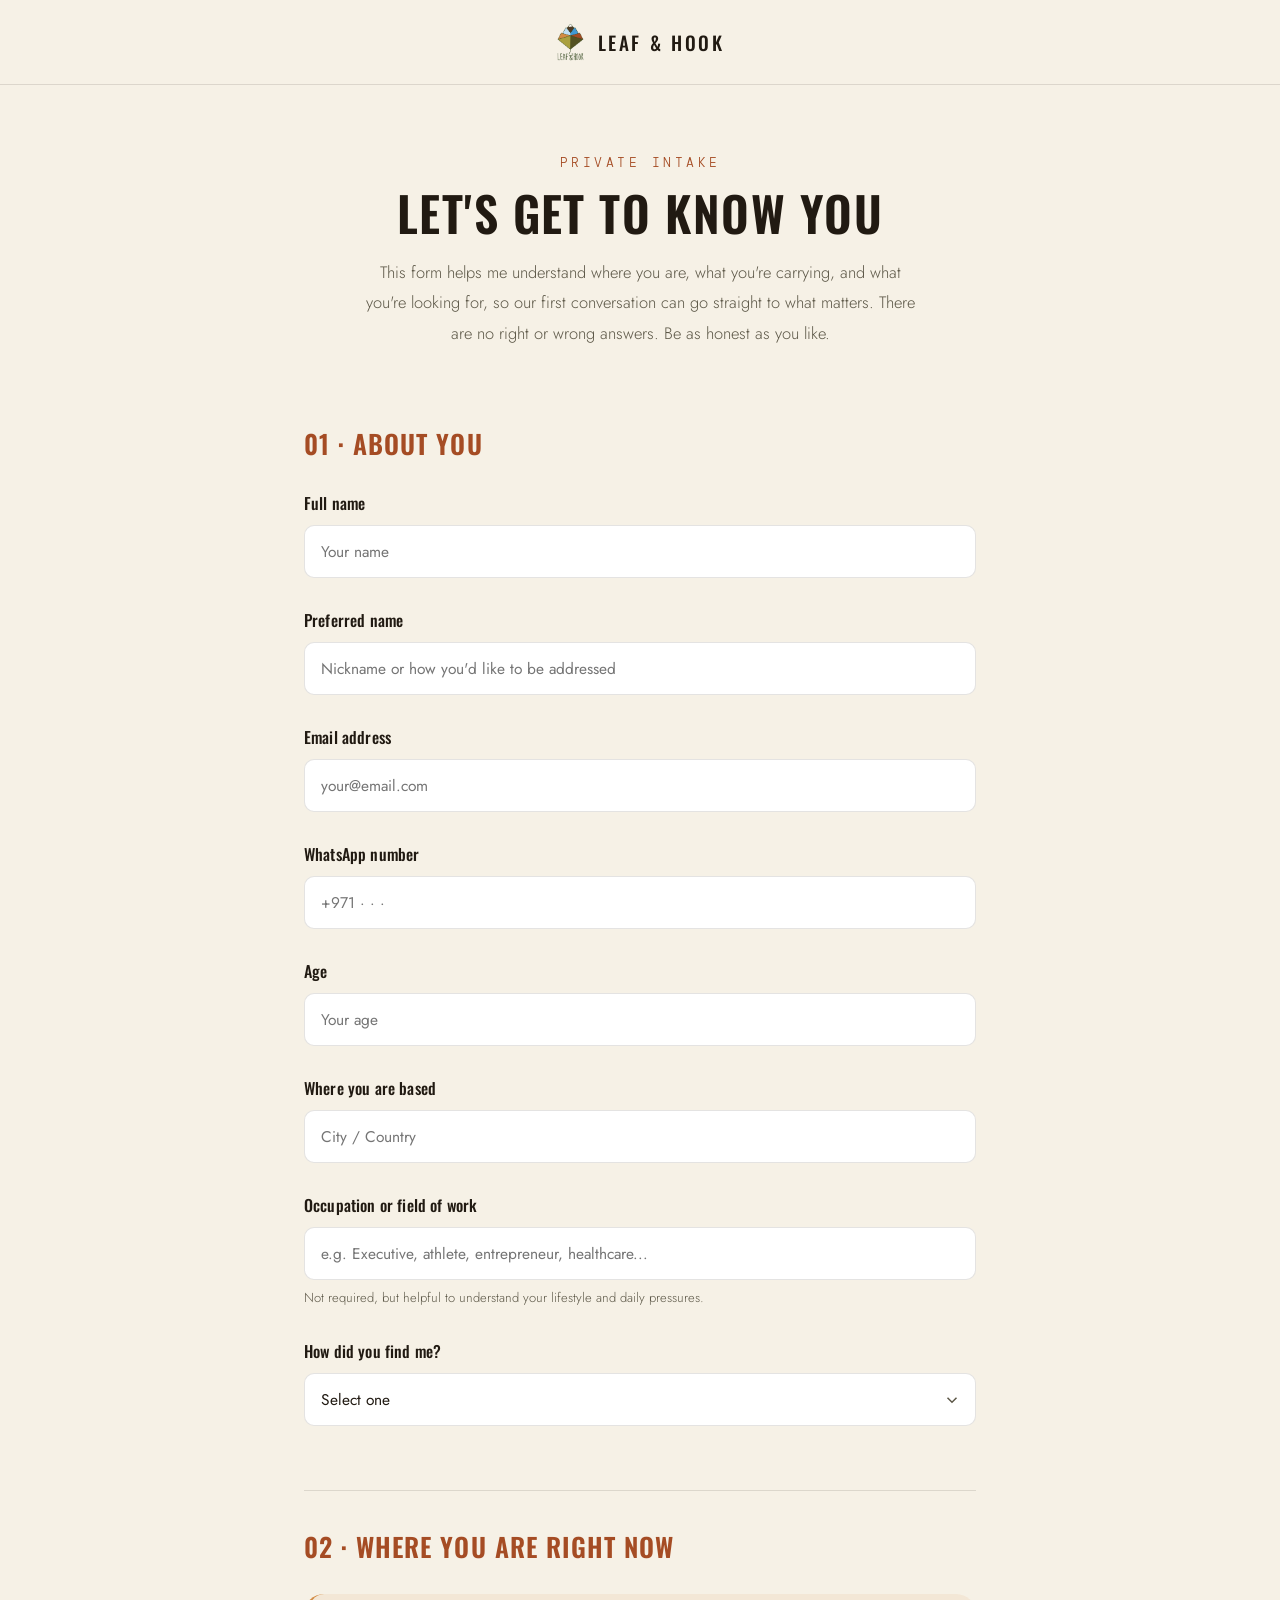
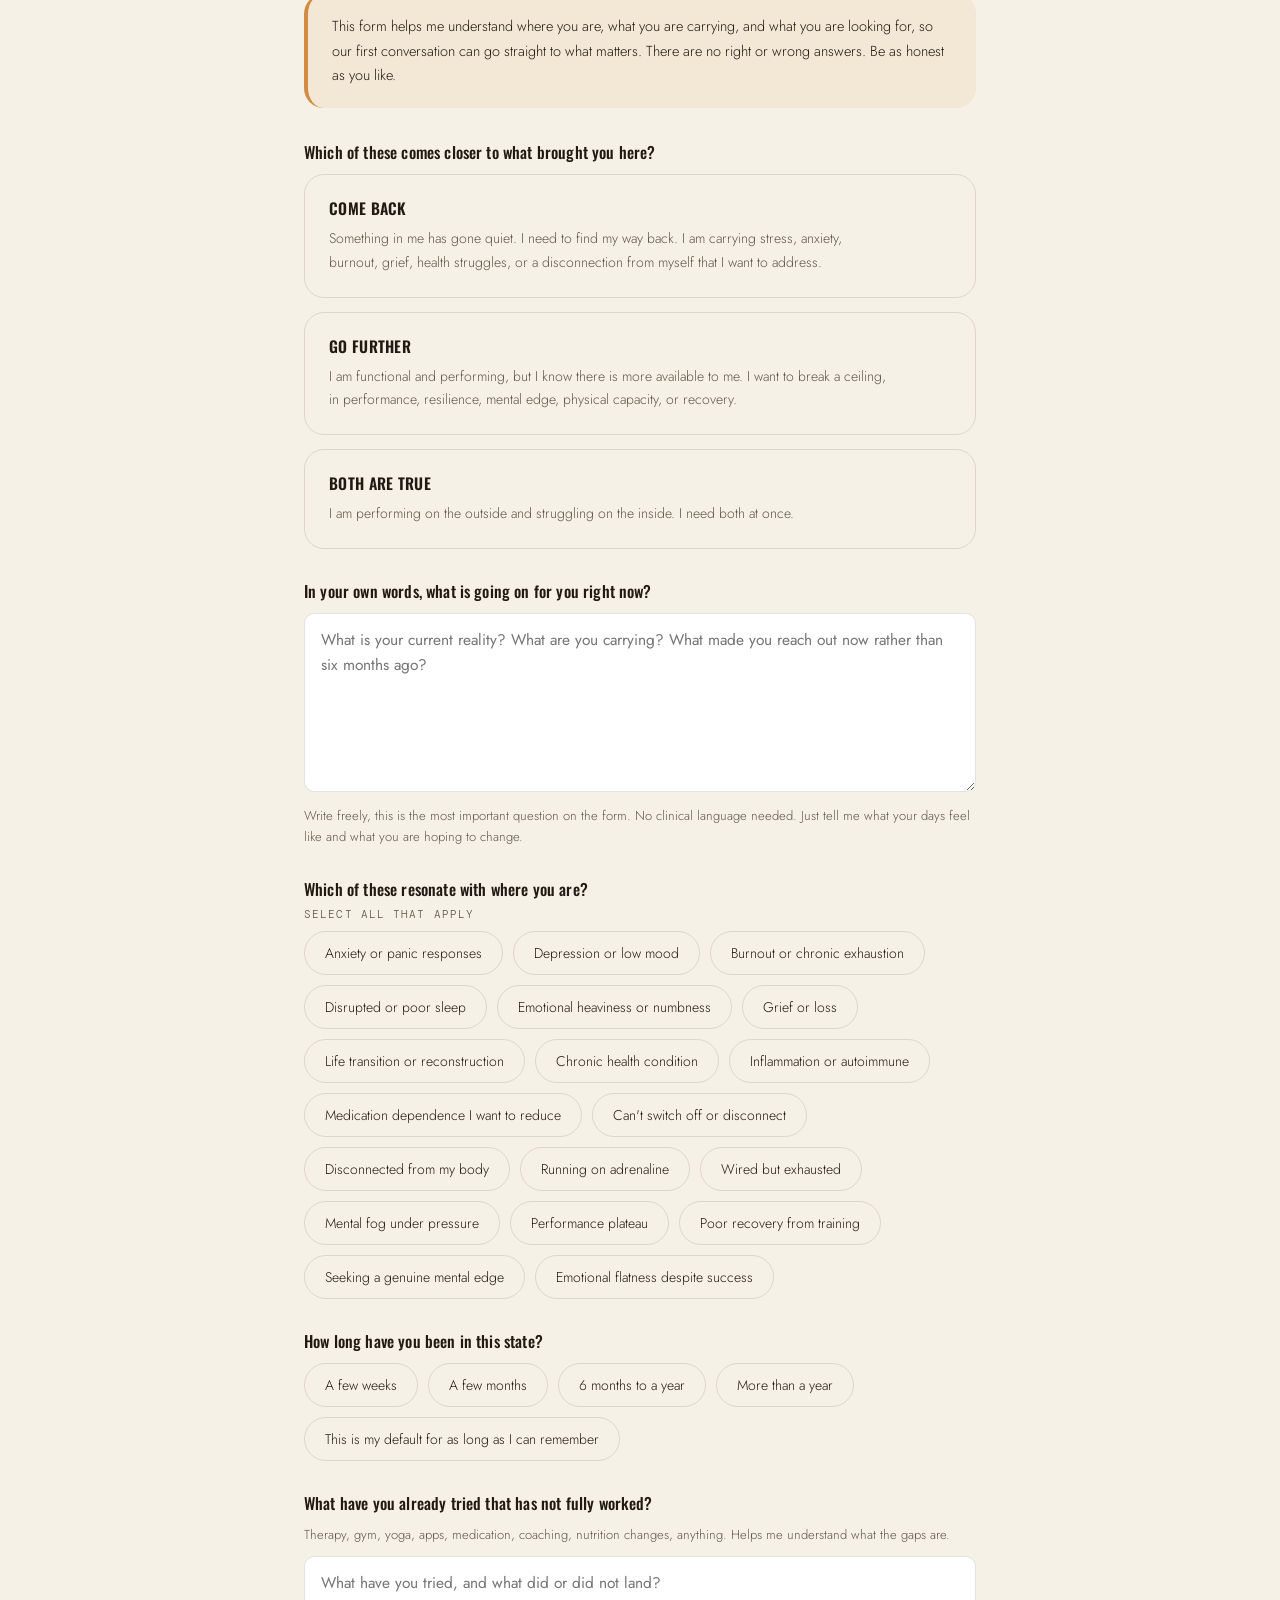
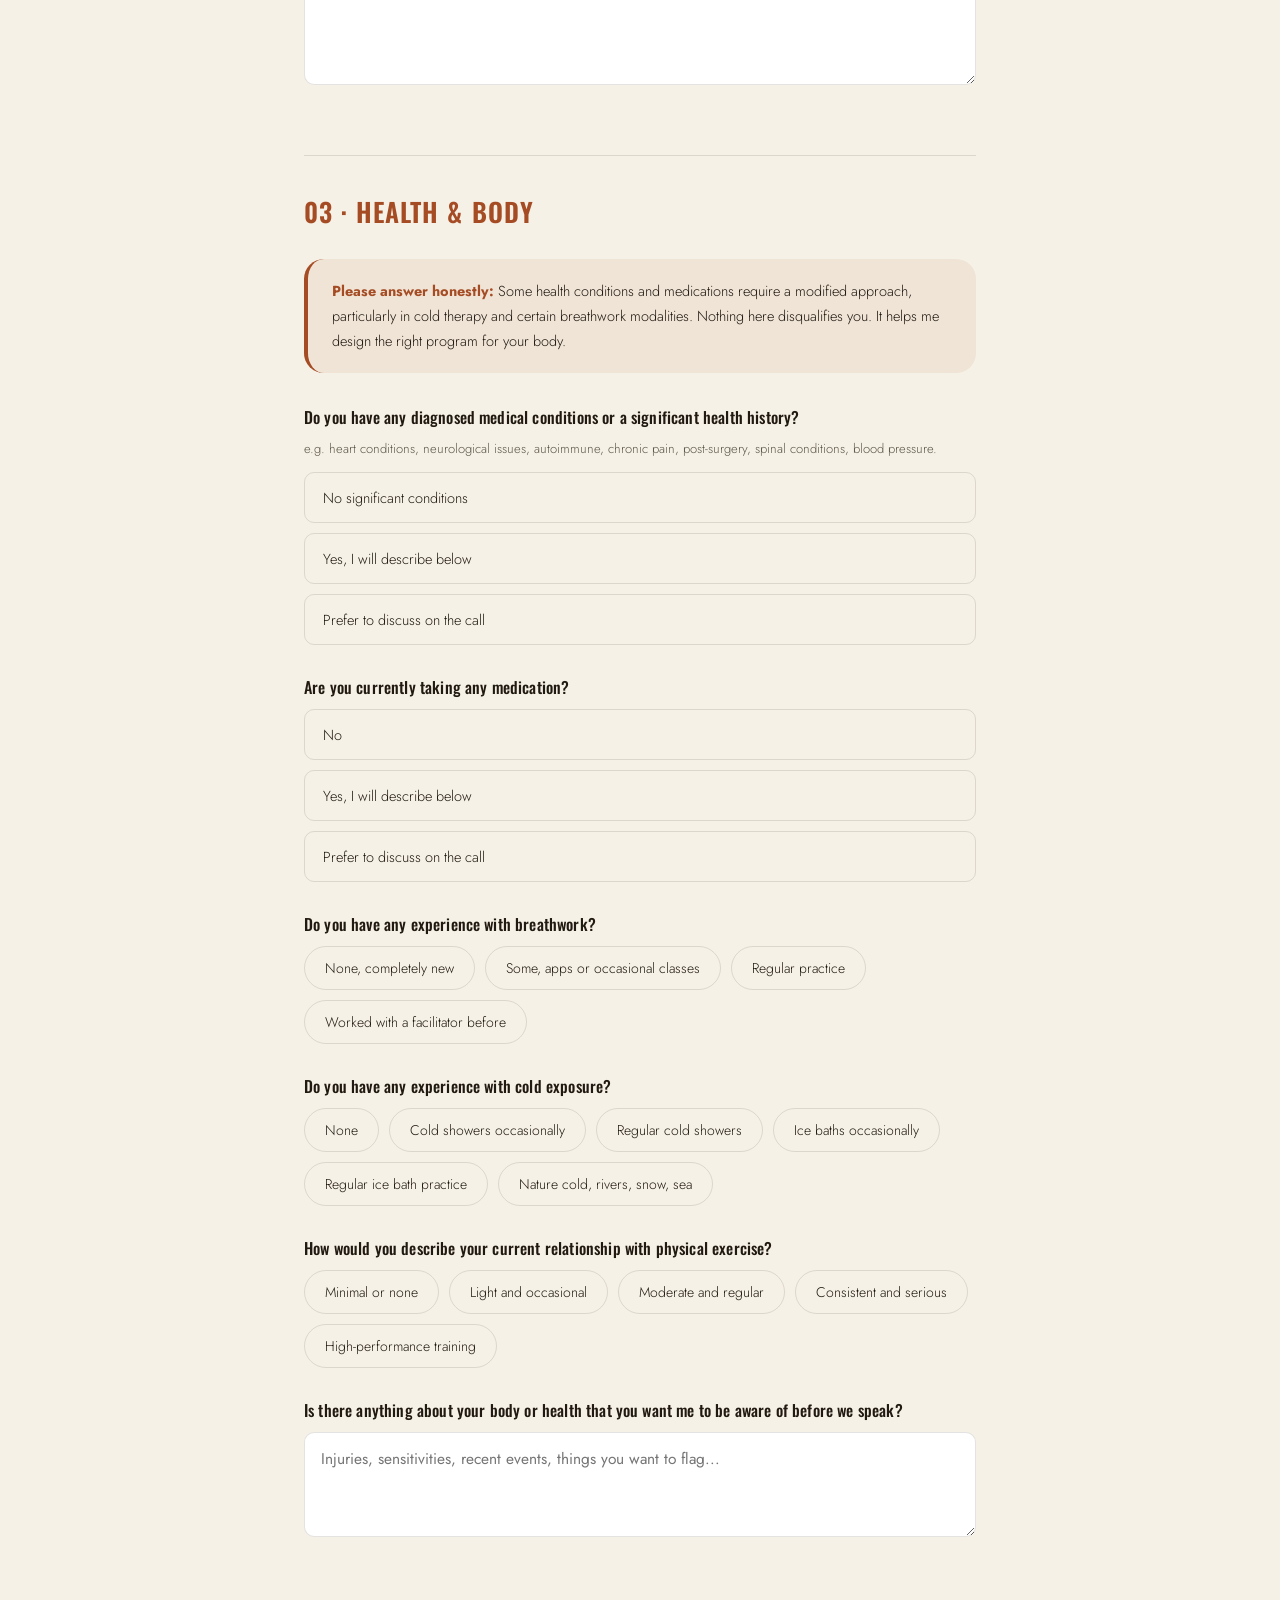
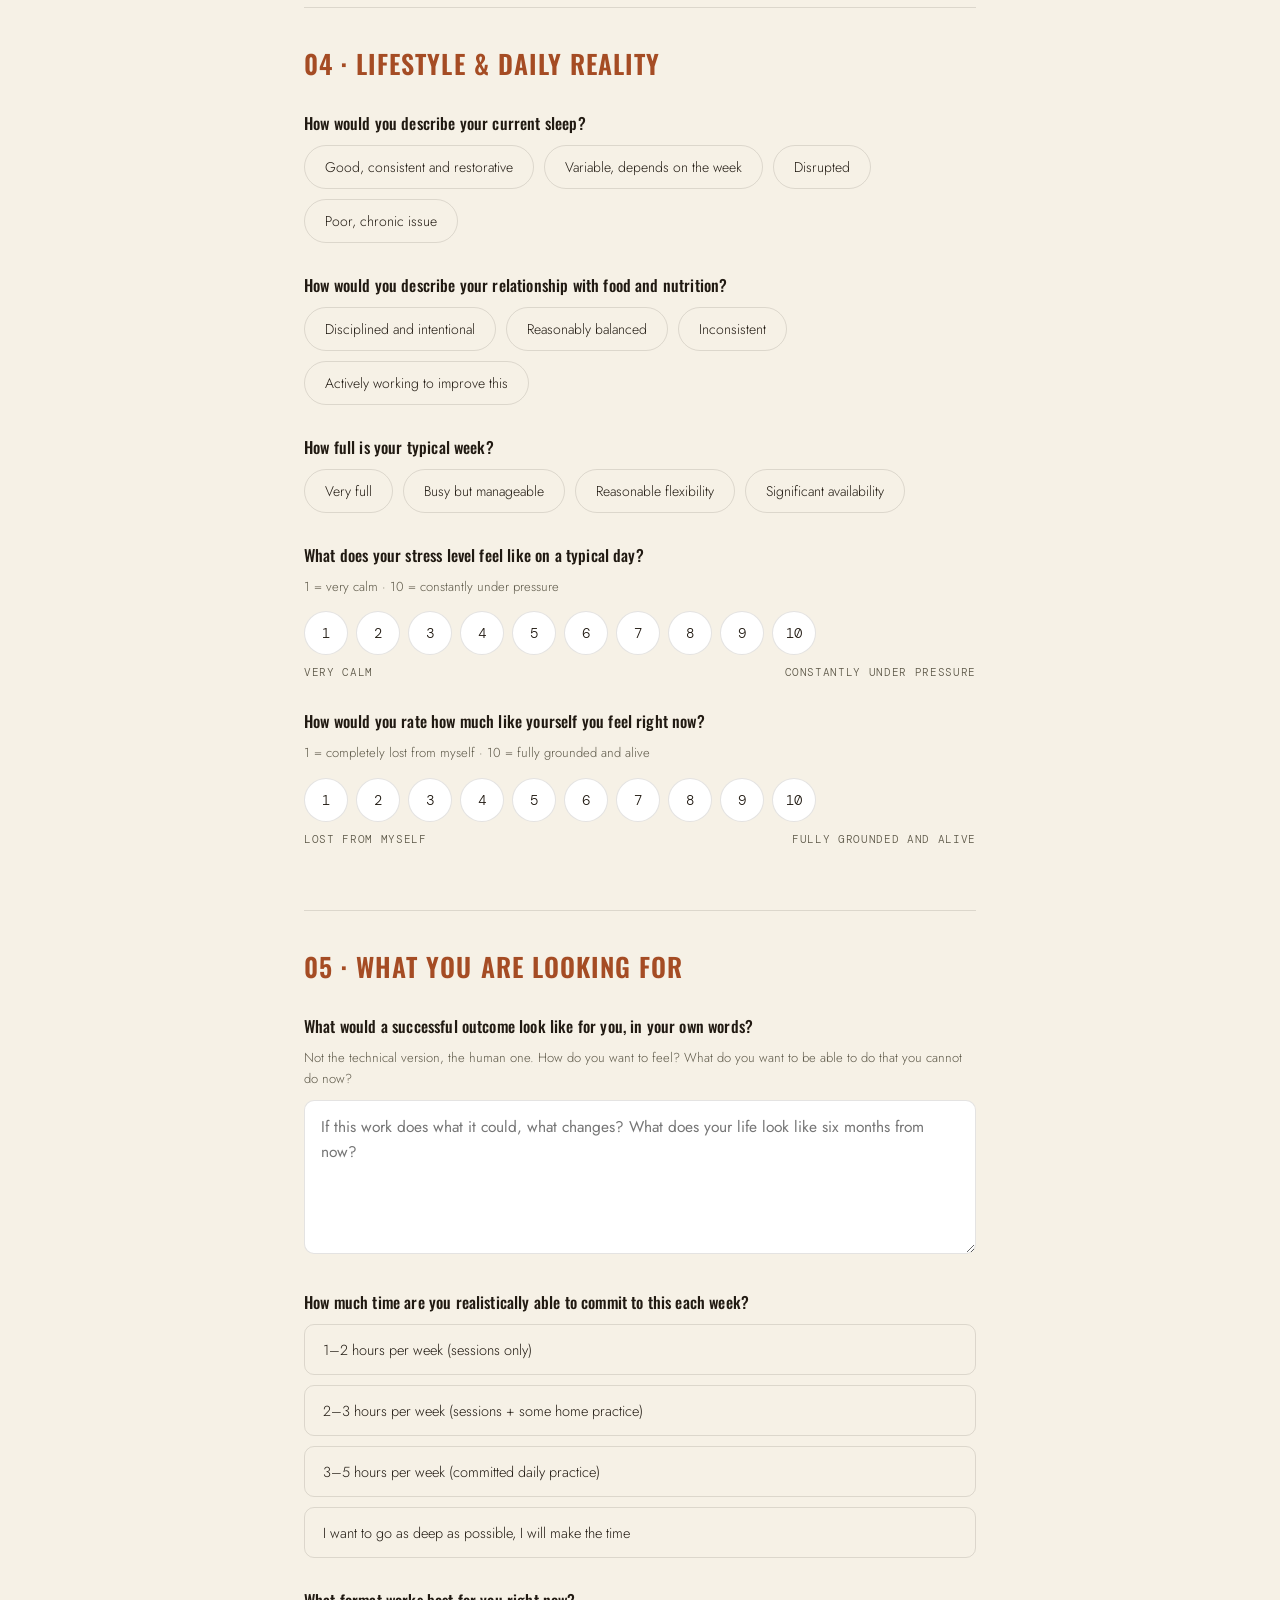
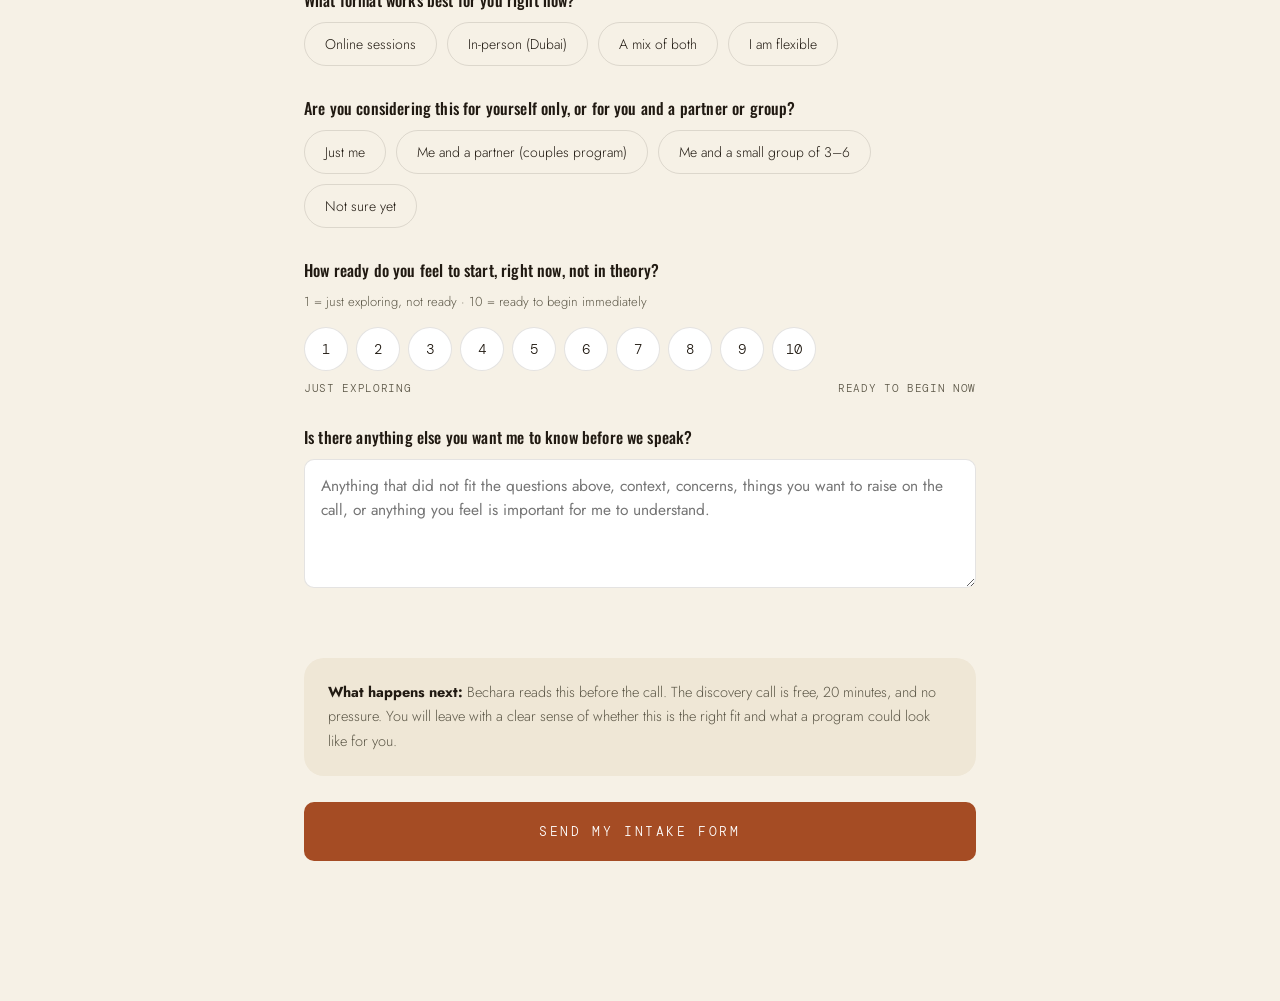
==== client-intake.html @ d1bb0e93 "Add private client intake form (unlisted, Formspree-connected)" ====
<!DOCTYPE html>
<html lang="en">
<head>
<meta charset="UTF-8">
<meta name="viewport" content="width=device-width, initial-scale=1.0">
<title>Client Intake | Leaf &amp; Hook</title>
<meta name="description" content="Private client intake form for Leaf & Hook.">
<meta name="robots" content="noindex, nofollow">
<link rel="icon" type="image/png" href="favicon.png">
<link rel="apple-touch-icon" href="favicon.png">
<link rel="stylesheet" href="styles.css">
<style>
 body{background:var(--cream)}
 .intake-header{padding:70px 24px 40px;text-align:center;max-width:720px;margin:0 auto}
 .intake-header .eyebrow{margin-bottom:16px}
 .intake-header .disp{font-size:clamp(30px,4.4vw,48px);margin-bottom:18px}
 .intake-header p{margin:0 auto;font-size:16.5px}

 .form-shell{max-width:720px;margin:0 auto;padding:0 24px 140px}
 .form-section{margin-bottom:64px;padding-top:36px;border-top:1px solid var(--rule)}
 .form-section:first-of-type{border-top:none}
 .section-label{font-family:'Oswald',sans-serif;text-transform:uppercase;font-weight:600;letter-spacing:.04em;font-size:clamp(20px,2.6vw,26px);color:var(--rust);margin-bottom:28px;display:block}

 .info-box{background:rgba(211,139,67,.1);border-left:4px solid var(--orange);padding:20px 24px;border-radius:var(--radius-md);font-size:14.5px;color:var(--ink);margin-bottom:32px;line-height:1.7}
 .alert-box{background:rgba(165,76,36,.08);border-left:4px solid var(--rust);padding:20px 24px;border-radius:var(--radius-md);font-size:14.5px;color:var(--ink);margin-bottom:32px;line-height:1.7}
 .alert-box strong{color:var(--rust)}

 .q-field{margin-bottom:30px}
 .field-label{display:block;font-family:'Oswald',sans-serif;font-weight:500;font-size:16px;color:var(--ink);margin-bottom:10px;letter-spacing:.01em}
 .field-sub{display:block;font-family:'DM Mono',monospace;font-size:11px;letter-spacing:.1em;text-transform:uppercase;color:var(--slate);margin:-4px 0 10px}
 .helper{display:block;font-size:13px;color:var(--slate);margin-top:8px;line-height:1.6}

 input[type=text],input[type=email],input[type=tel],textarea,select{
   width:100%;padding:14px 16px;border:1px solid var(--rule);border-radius:var(--radius-sm);
   font-family:'Jost',sans-serif;font-size:15.5px;color:var(--ink);background:#fff;
 }
 textarea{resize:vertical;line-height:1.6}
 select{appearance:none;-webkit-appearance:none;background-image:url("data:image/svg+xml,%3Csvg xmlns='http://www.w3.org/2000/svg' viewBox='0 0 24 24' fill='none' stroke='%235c5747' stroke-width='2'%3E%3Cpolyline points='6 9 12 15 18 9'/%3E%3C/svg%3E");background-repeat:no-repeat;background-position:right 14px center;background-size:18px;cursor:pointer}
 input:focus,textarea:focus,select:focus{outline:none;border-color:var(--rust)}

 .pill-group{display:flex;flex-wrap:wrap;gap:10px}
 .pill-option{position:relative;border:1px solid var(--rule);border-radius:999px;padding:11px 20px;font-size:14px;color:var(--ink);cursor:pointer;transition:background .2s ease,border-color .2s ease,color .2s ease}
 .pill-option input{position:absolute;opacity:0;width:1px;height:1px}
 .pill-option:hover{border-color:var(--rust)}
 .pill-option:has(input:checked){background:var(--rust);border-color:var(--rust);color:#fff}

 .stack-group{display:flex;flex-direction:column;gap:10px}
 .stack-option{position:relative;border:1px solid var(--rule);border-radius:var(--radius-sm);padding:14px 18px;font-size:14.5px;color:var(--ink);cursor:pointer;transition:border-color .2s ease,background .2s ease}
 .stack-option input{position:absolute;opacity:0;width:1px;height:1px}
 .stack-option:hover{border-color:var(--rust)}
 .stack-option:has(input:checked){border-color:var(--rust);background:rgba(165,76,36,.06)}

 .path-group{display:flex;flex-direction:column;gap:14px}
 .path-option{position:relative;border:1.5px solid var(--rule);border-radius:var(--radius-md);padding:22px 24px;cursor:pointer;transition:border-color .2s ease,background .2s ease}
 .path-option input{position:absolute;opacity:0;width:1px;height:1px}
 .path-option:hover{border-color:var(--rust)}
 .path-option:has(input:checked){border-color:var(--rust);background:rgba(165,76,36,.05)}
 .path-title{font-family:'Oswald',sans-serif;font-weight:600;text-transform:uppercase;font-size:15.5px;color:var(--ink);margin-bottom:8px;letter-spacing:.02em}
 .path-desc{font-size:14px;color:var(--slate);margin:0;line-height:1.7}

 .conditional-field{display:none;margin-top:14px}
 .conditional-field.show{display:block}

 .scale-row{display:flex;flex-wrap:wrap;gap:8px;margin-top:14px}
 .scale-btn{width:44px;height:44px;border-radius:50%;border:1px solid var(--rule);background:#fff;font-family:'DM Mono',monospace;font-size:14px;color:var(--ink);cursor:pointer;display:flex;align-items:center;justify-content:center;transition:background .2s ease,border-color .2s ease,color .2s ease}
 .scale-btn:hover{border-color:var(--rust)}
 .scale-btn.selected{background:var(--orange);border-color:var(--orange);color:#fff}
 .scale-labels{display:flex;justify-content:space-between;font-family:'DM Mono',monospace;font-size:11px;letter-spacing:.06em;text-transform:uppercase;color:var(--slate);margin-top:10px}

 .submit-note{background:var(--cream2);border-radius:var(--radius-md);padding:22px 24px;font-size:14.5px;color:var(--slate);line-height:1.7;margin-bottom:26px}
 .submit-note strong{color:var(--ink)}
 .btn-submit{width:100%;justify-content:center;padding:20px;font-size:13px}
 .submit-error{display:none;color:var(--rust);font-size:14px;margin-top:14px;text-align:center}

 #thank-you{display:none;text-align:center;padding:120px 24px;max-width:600px;margin:0 auto}
 #thank-you .disp{font-size:clamp(32px,4.4vw,48px);margin-bottom:22px}
 #thank-you p{margin:0 auto 20px;font-size:16.5px}
 #thank-you .signed{font-family:'Oswald',sans-serif;font-style:italic;font-weight:400;color:var(--rust);font-size:18px;margin-top:30px}

 @media (max-width:600px){
   .path-option,.stack-option{padding:16px 18px}
 }
</style>
</head>
<body>

<nav class="nav" id="nav" style="justify-content:center">
  <a href="#" class="brand" aria-label="Leaf and Hook" style="pointer-events:none">
    <img src="leaf-hook-logo.png" alt="Leaf & Hook logo">
    <span>Leaf &amp; Hook</span>
  </a>
</nav>

<div class="intake-header">
  <span class="eyebrow">Private Intake</span>
  <div class="disp">Let's Get To Know You</div>
  <p>This form helps me understand where you are, what you're carrying, and what you're looking for, so our first conversation can go straight to what matters. There are no right or wrong answers. Be as honest as you like.</p>
</div>

<div class="form-shell">
<form id="intake-form" action="https://formspree.io/f/xqpaaklp" method="POST">
  <input type="hidden" name="_subject" value="New Leaf & Hook Intake Form Submission">
  <input type="hidden" name="_replyto" value="Bechara@leafandhook.com">

  <!-- SECTION 01 -->
  <div class="form-section">
    <span class="section-label">01 &middot; About You</span>

    <div class="q-field">
      <label class="field-label" for="full_name">Full name</label>
      <input type="text" id="full_name" name="full_name" placeholder="Your name" required>
    </div>

    <div class="q-field">
      <label class="field-label" for="preferred_name">Preferred name</label>
      <input type="text" id="preferred_name" name="preferred_name" placeholder="Nickname or how you'd like to be addressed">
    </div>

    <div class="q-field">
      <label class="field-label" for="email">Email address</label>
      <input type="email" id="email" name="email" placeholder="your@email.com" required>
    </div>

    <div class="q-field">
      <label class="field-label" for="whatsapp">WhatsApp number</label>
      <input type="tel" id="whatsapp" name="whatsapp" placeholder="+971 &middot; &middot; &middot;" required>
    </div>

    <div class="q-field">
      <label class="field-label" for="age">Age</label>
      <input type="text" id="age" name="age" placeholder="Your age">
    </div>

    <div class="q-field">
      <label class="field-label" for="location">Where you are based</label>
      <input type="text" id="location" name="location" placeholder="City / Country">
    </div>

    <div class="q-field">
      <label class="field-label" for="occupation">Occupation or field of work</label>
      <input type="text" id="occupation" name="occupation" placeholder="e.g. Executive, athlete, entrepreneur, healthcare...">
      <span class="helper">Not required, but helpful to understand your lifestyle and daily pressures.</span>
    </div>

    <div class="q-field">
      <label class="field-label" for="how_found">How did you find me?</label>
      <select id="how_found" name="how_found">
        <option value="">Select one</option>
        <option>Prana Harmony event</option>
        <option>Breathwork or cold workshop</option>
        <option>Word of mouth / referral</option>
        <option>Instagram</option>
        <option>LinkedIn</option>
        <option>Google search</option>
        <option>Corporate or workplace</option>
        <option>Other</option>
      </select>
    </div>
  </div>

  <!-- SECTION 02 -->
  <div class="form-section">
    <span class="section-label">02 &middot; Where You Are Right Now</span>

    <div class="info-box">This form helps me understand where you are, what you are carrying, and what you are looking for, so our first conversation can go straight to what matters. There are no right or wrong answers. Be as honest as you like.</div>

    <div class="q-field">
      <label class="field-label">Which of these comes closer to what brought you here?</label>
      <div class="path-group">
        <label class="path-option">
          <input type="radio" name="path" value="Come Back" required>
          <div class="path-title">Come Back</div>
          <p class="path-desc">Something in me has gone quiet. I need to find my way back. I am carrying stress, anxiety, burnout, grief, health struggles, or a disconnection from myself that I want to address.</p>
        </label>
        <label class="path-option">
          <input type="radio" name="path" value="Go Further" required>
          <div class="path-title">Go Further</div>
          <p class="path-desc">I am functional and performing, but I know there is more available to me. I want to break a ceiling, in performance, resilience, mental edge, physical capacity, or recovery.</p>
        </label>
        <label class="path-option">
          <input type="radio" name="path" value="Both are true" required>
          <div class="path-title">Both Are True</div>
          <p class="path-desc">I am performing on the outside and struggling on the inside. I need both at once.</p>
        </label>
      </div>
    </div>

    <div class="q-field">
      <label class="field-label" for="current_reality">In your own words, what is going on for you right now?</label>
      <textarea id="current_reality" name="current_reality" rows="6" placeholder="What is your current reality? What are you carrying? What made you reach out now rather than six months ago?" required></textarea>
      <span class="helper">Write freely, this is the most important question on the form. No clinical language needed. Just tell me what your days feel like and what you are hoping to change.</span>
    </div>

    <div class="q-field">
      <label class="field-label">Which of these resonate with where you are?</label>
      <span class="field-sub">Select all that apply</span>
      <div class="pill-group">
        <label class="pill-option"><input type="checkbox" name="resonance_signals" value="Anxiety or panic responses"><span>Anxiety or panic responses</span></label>
        <label class="pill-option"><input type="checkbox" name="resonance_signals" value="Depression or low mood"><span>Depression or low mood</span></label>
        <label class="pill-option"><input type="checkbox" name="resonance_signals" value="Burnout or chronic exhaustion"><span>Burnout or chronic exhaustion</span></label>
        <label class="pill-option"><input type="checkbox" name="resonance_signals" value="Disrupted or poor sleep"><span>Disrupted or poor sleep</span></label>
        <label class="pill-option"><input type="checkbox" name="resonance_signals" value="Emotional heaviness or numbness"><span>Emotional heaviness or numbness</span></label>
        <label class="pill-option"><input type="checkbox" name="resonance_signals" value="Grief or loss"><span>Grief or loss</span></label>
        <label class="pill-option"><input type="checkbox" name="resonance_signals" value="Life transition or reconstruction"><span>Life transition or reconstruction</span></label>
        <label class="pill-option"><input type="checkbox" name="resonance_signals" value="Chronic health condition"><span>Chronic health condition</span></label>
        <label class="pill-option"><input type="checkbox" name="resonance_signals" value="Inflammation or autoimmune"><span>Inflammation or autoimmune</span></label>
        <label class="pill-option"><input type="checkbox" name="resonance_signals" value="Medication dependence I want to reduce"><span>Medication dependence I want to reduce</span></label>
        <label class="pill-option"><input type="checkbox" name="resonance_signals" value="Can't switch off or disconnect"><span>Can't switch off or disconnect</span></label>
        <label class="pill-option"><input type="checkbox" name="resonance_signals" value="Disconnected from my body"><span>Disconnected from my body</span></label>
        <label class="pill-option"><input type="checkbox" name="resonance_signals" value="Running on adrenaline"><span>Running on adrenaline</span></label>
        <label class="pill-option"><input type="checkbox" name="resonance_signals" value="Wired but exhausted"><span>Wired but exhausted</span></label>
        <label class="pill-option"><input type="checkbox" name="resonance_signals" value="Mental fog under pressure"><span>Mental fog under pressure</span></label>
        <label class="pill-option"><input type="checkbox" name="resonance_signals" value="Performance plateau"><span>Performance plateau</span></label>
        <label class="pill-option"><input type="checkbox" name="resonance_signals" value="Poor recovery from training"><span>Poor recovery from training</span></label>
        <label class="pill-option"><input type="checkbox" name="resonance_signals" value="Seeking a genuine mental edge"><span>Seeking a genuine mental edge</span></label>
        <label class="pill-option"><input type="checkbox" name="resonance_signals" value="Emotional flatness despite success"><span>Emotional flatness despite success</span></label>
      </div>
    </div>

    <div class="q-field">
      <label class="field-label">How long have you been in this state?</label>
      <div class="pill-group">
        <label class="pill-option"><input type="radio" name="duration" value="A few weeks"><span>A few weeks</span></label>
        <label class="pill-option"><input type="radio" name="duration" value="A few months"><span>A few months</span></label>
        <label class="pill-option"><input type="radio" name="duration" value="6 months to a year"><span>6 months to a year</span></label>
        <label class="pill-option"><input type="radio" name="duration" value="More than a year"><span>More than a year</span></label>
        <label class="pill-option"><input type="radio" name="duration" value="This is my default for as long as I can remember"><span>This is my default for as long as I can remember</span></label>
      </div>
    </div>

    <div class="q-field">
      <label class="field-label" for="what_tried">What have you already tried that has not fully worked?</label>
      <span class="helper">Therapy, gym, yoga, apps, medication, coaching, nutrition changes, anything. Helps me understand what the gaps are.</span>
      <textarea id="what_tried" name="what_tried" rows="4" placeholder="What have you tried, and what did or did not land?" style="margin-top:10px"></textarea>
    </div>
  </div>

  <!-- SECTION 03 -->
  <div class="form-section">
    <span class="section-label">03 &middot; Health &amp; Body</span>

    <div class="alert-box"><strong>Please answer honestly:</strong> Some health conditions and medications require a modified approach, particularly in cold therapy and certain breathwork modalities. Nothing here disqualifies you. It helps me design the right program for your body.</div>

    <div class="q-field">
      <label class="field-label">Do you have any diagnosed medical conditions or a significant health history?</label>
      <span class="helper">e.g. heart conditions, neurological issues, autoimmune, chronic pain, post-surgery, spinal conditions, blood pressure.</span>
      <div class="stack-group" style="margin-top:12px">
        <label class="stack-option"><input type="radio" name="medical_history" value="No significant conditions" data-toggle="medical_details_field"><span>No significant conditions</span></label>
        <label class="stack-option"><input type="radio" name="medical_history" value="Yes - I will describe below" data-toggle="medical_details_field" data-show="true"><span>Yes, I will describe below</span></label>
        <label class="stack-option"><input type="radio" name="medical_history" value="Prefer to discuss on the call" data-toggle="medical_details_field"><span>Prefer to discuss on the call</span></label>
      </div>
      <div class="conditional-field" id="medical_details_field">
        <textarea name="medical_details" rows="3" placeholder="If yes, what conditions, and how long have you been managing them?"></textarea>
      </div>
    </div>

    <div class="q-field">
      <label class="field-label">Are you currently taking any medication?</label>
      <div class="stack-group">
        <label class="stack-option"><input type="radio" name="medication" value="No" data-toggle="medication_details_field"><span>No</span></label>
        <label class="stack-option"><input type="radio" name="medication" value="Yes - I will describe below" data-toggle="medication_details_field" data-show="true"><span>Yes, I will describe below</span></label>
        <label class="stack-option"><input type="radio" name="medication" value="Prefer to discuss on the call" data-toggle="medication_details_field"><span>Prefer to discuss on the call</span></label>
      </div>
      <div class="conditional-field" id="medication_details_field">
        <textarea name="medication_details" rows="3" placeholder="Type of medication and general purpose, no need for exact names if you prefer not to share."></textarea>
      </div>
    </div>

    <div class="q-field">
      <label class="field-label">Do you have any experience with breathwork?</label>
      <div class="pill-group">
        <label class="pill-option"><input type="radio" name="breathwork_experience" value="None - completely new"><span>None, completely new</span></label>
        <label class="pill-option"><input type="radio" name="breathwork_experience" value="Some - apps or occasional classes"><span>Some, apps or occasional classes</span></label>
        <label class="pill-option"><input type="radio" name="breathwork_experience" value="Regular practice"><span>Regular practice</span></label>
        <label class="pill-option"><input type="radio" name="breathwork_experience" value="I have worked with a facilitator before"><span>Worked with a facilitator before</span></label>
      </div>
    </div>

    <div class="q-field">
      <label class="field-label">Do you have any experience with cold exposure?</label>
      <div class="pill-group">
        <label class="pill-option"><input type="radio" name="cold_experience" value="None"><span>None</span></label>
        <label class="pill-option"><input type="radio" name="cold_experience" value="Cold showers occasionally"><span>Cold showers occasionally</span></label>
        <label class="pill-option"><input type="radio" name="cold_experience" value="Regular cold showers"><span>Regular cold showers</span></label>
        <label class="pill-option"><input type="radio" name="cold_experience" value="Ice baths occasionally"><span>Ice baths occasionally</span></label>
        <label class="pill-option"><input type="radio" name="cold_experience" value="Regular ice bath practice"><span>Regular ice bath practice</span></label>
        <label class="pill-option"><input type="radio" name="cold_experience" value="Nature cold - rivers, snow, sea"><span>Nature cold, rivers, snow, sea</span></label>
      </div>
    </div>

    <div class="q-field">
      <label class="field-label">How would you describe your current relationship with physical exercise?</label>
      <div class="pill-group">
        <label class="pill-option"><input type="radio" name="fitness_level" value="Minimal or none"><span>Minimal or none</span></label>
        <label class="pill-option"><input type="radio" name="fitness_level" value="Light and occasional"><span>Light and occasional</span></label>
        <label class="pill-option"><input type="radio" name="fitness_level" value="Moderate and regular"><span>Moderate and regular</span></label>
        <label class="pill-option"><input type="radio" name="fitness_level" value="Consistent and serious"><span>Consistent and serious</span></label>
        <label class="pill-option"><input type="radio" name="fitness_level" value="High-performance training"><span>High-performance training</span></label>
      </div>
    </div>

    <div class="q-field">
      <label class="field-label" for="body_notes">Is there anything about your body or health that you want me to be aware of before we speak?</label>
      <textarea id="body_notes" name="body_notes" rows="3" placeholder="Injuries, sensitivities, recent events, things you want to flag..."></textarea>
    </div>
  </div>

  <!-- SECTION 04 -->
  <div class="form-section">
    <span class="section-label">04 &middot; Lifestyle &amp; Daily Reality</span>

    <div class="q-field">
      <label class="field-label">How would you describe your current sleep?</label>
      <div class="pill-group">
        <label class="pill-option"><input type="radio" name="sleep" value="Good - consistent and restorative"><span>Good, consistent and restorative</span></label>
        <label class="pill-option"><input type="radio" name="sleep" value="Variable - depends on the week"><span>Variable, depends on the week</span></label>
        <label class="pill-option"><input type="radio" name="sleep" value="Disrupted - trouble falling or staying asleep"><span>Disrupted</span></label>
        <label class="pill-option"><input type="radio" name="sleep" value="Poor - chronic issue"><span>Poor, chronic issue</span></label>
      </div>
    </div>

    <div class="q-field">
      <label class="field-label">How would you describe your relationship with food and nutrition?</label>
      <div class="pill-group">
        <label class="pill-option"><input type="radio" name="nutrition" value="Disciplined and intentional"><span>Disciplined and intentional</span></label>
        <label class="pill-option"><input type="radio" name="nutrition" value="Reasonably balanced"><span>Reasonably balanced</span></label>
        <label class="pill-option"><input type="radio" name="nutrition" value="Inconsistent - stress or habit-driven"><span>Inconsistent</span></label>
        <label class="pill-option"><input type="radio" name="nutrition" value="Actively working to improve this"><span>Actively working to improve this</span></label>
      </div>
    </div>

    <div class="q-field">
      <label class="field-label">How full is your typical week?</label>
      <div class="pill-group">
        <label class="pill-option"><input type="radio" name="schedule" value="Very full - I struggle to find time for myself"><span>Very full</span></label>
        <label class="pill-option"><input type="radio" name="schedule" value="Busy but manageable"><span>Busy but manageable</span></label>
        <label class="pill-option"><input type="radio" name="schedule" value="I have reasonable flexibility"><span>Reasonable flexibility</span></label>
        <label class="pill-option"><input type="radio" name="schedule" value="I have significant availability"><span>Significant availability</span></label>
      </div>
    </div>

    <div class="q-field">
      <label class="field-label">What does your stress level feel like on a typical day?</label>
      <span class="helper">1 = very calm &middot; 10 = constantly under pressure</span>
      <input type="hidden" name="stress_level" id="stress_level">
      <div class="scale-row" data-scale-for="stress_level"></div>
      <div class="scale-labels"><span>Very calm</span><span>Constantly under pressure</span></div>
    </div>

    <div class="q-field">
      <label class="field-label">How would you rate how much like yourself you feel right now?</label>
      <span class="helper">1 = completely lost from myself &middot; 10 = fully grounded and alive</span>
      <input type="hidden" name="self_score" id="self_score">
      <div class="scale-row" data-scale-for="self_score"></div>
      <div class="scale-labels"><span>Lost from myself</span><span>Fully grounded and alive</span></div>
    </div>
  </div>

  <!-- SECTION 05 -->
  <div class="form-section">
    <span class="section-label">05 &middot; What You Are Looking For</span>

    <div class="q-field">
      <label class="field-label" for="outcome_vision">What would a successful outcome look like for you, in your own words?</label>
      <span class="helper">Not the technical version, the human one. How do you want to feel? What do you want to be able to do that you cannot do now?</span>
      <textarea id="outcome_vision" name="outcome_vision" rows="5" placeholder="If this work does what it could, what changes? What does your life look like six months from now?" required style="margin-top:10px"></textarea>
    </div>

    <div class="q-field">
      <label class="field-label">How much time are you realistically able to commit to this each week?</label>
      <div class="stack-group">
        <label class="stack-option"><input type="radio" name="time_commitment" value="1–2 hours per week (sessions only)"><span>1&ndash;2 hours per week (sessions only)</span></label>
        <label class="stack-option"><input type="radio" name="time_commitment" value="2–3 hours per week (sessions + some home practice)"><span>2&ndash;3 hours per week (sessions + some home practice)</span></label>
        <label class="stack-option"><input type="radio" name="time_commitment" value="3–5 hours per week (committed daily practice)"><span>3&ndash;5 hours per week (committed daily practice)</span></label>
        <label class="stack-option"><input type="radio" name="time_commitment" value="I want to go as deep as possible - I will make the time"><span>I want to go as deep as possible, I will make the time</span></label>
      </div>
    </div>

    <div class="q-field">
      <label class="field-label">What format works best for you right now?</label>
      <div class="pill-group">
        <label class="pill-option"><input type="checkbox" name="format_preference" value="Online sessions"><span>Online sessions</span></label>
        <label class="pill-option"><input type="checkbox" name="format_preference" value="In-person (Dubai)"><span>In-person (Dubai)</span></label>
        <label class="pill-option"><input type="checkbox" name="format_preference" value="A mix of both"><span>A mix of both</span></label>
        <label class="pill-option"><input type="checkbox" name="format_preference" value="I am flexible"><span>I am flexible</span></label>
      </div>
    </div>

    <div class="q-field">
      <label class="field-label">Are you considering this for yourself only, or for you and a partner or group?</label>
      <div class="pill-group">
        <label class="pill-option"><input type="radio" name="who_for" value="Just me"><span>Just me</span></label>
        <label class="pill-option"><input type="radio" name="who_for" value="Me and a partner (couples program)"><span>Me and a partner (couples program)</span></label>
        <label class="pill-option"><input type="radio" name="who_for" value="Me and a small group of 3–6"><span>Me and a small group of 3&ndash;6</span></label>
        <label class="pill-option"><input type="radio" name="who_for" value="Not sure yet"><span>Not sure yet</span></label>
      </div>
    </div>

    <div class="q-field">
      <label class="field-label">How ready do you feel to start, right now, not in theory?</label>
      <span class="helper">1 = just exploring, not ready &middot; 10 = ready to begin immediately</span>
      <input type="hidden" name="readiness_score" id="readiness_score">
      <div class="scale-row" data-scale-for="readiness_score"></div>
      <div class="scale-labels"><span>Just exploring</span><span>Ready to begin now</span></div>
    </div>

    <div class="q-field">
      <label class="field-label" for="anything_else">Is there anything else you want me to know before we speak?</label>
      <textarea id="anything_else" name="anything_else" rows="4" placeholder="Anything that did not fit the questions above, context, concerns, things you want to raise on the call, or anything you feel is important for me to understand."></textarea>
    </div>
  </div>

  <div class="submit-note"><strong>What happens next:</strong> Bechara reads this before the call. The discovery call is free, 20 minutes, and no pressure. You will leave with a clear sense of whether this is the right fit and what a program could look like for you.</div>

  <button type="submit" class="btn btn-solid btn-submit" id="submit-btn">Send My Intake Form</button>
  <div class="submit-error" id="submit-error">Something went wrong sending your form. Please try again, or email Bechara@leafandhook.com directly.</div>
</form>

<div id="thank-you">
  <div class="disp">Thank You.</div>
  <p>I have received your form and will read it before we speak. Expect a message from me within 24 hours to arrange the discovery call. In the meantime, notice how it felt to answer those questions honestly. That is already the beginning.</p>
  <div class="signed">Bechara</div>
</div>
</div>

<script>
/* 1-10 scale buttons */
document.querySelectorAll('.scale-row').forEach(function(row){
  var targetId = row.getAttribute('data-scale-for');
  var hidden = document.getElementById(targetId);
  for (var i = 1; i <= 10; i++){
    (function(n){
      var btn = document.createElement('button');
      btn.type = 'button';
      btn.className = 'scale-btn';
      btn.textContent = n;
      btn.addEventListener('click', function(){
        row.querySelectorAll('.scale-btn').forEach(function(b){ b.classList.remove('selected'); });
        btn.classList.add('selected');
        hidden.value = n;
      });
      row.appendChild(btn);
    })(i);
  }
});

/* conditional textareas (medical history / medication) */
document.querySelectorAll('input[data-toggle]').forEach(function(input){
  input.addEventListener('change', function(){
    var field = document.getElementById(input.getAttribute('data-toggle'));
    if (!field) return;
    var groupName = input.name;
    var showIt = false;
    document.querySelectorAll('input[name="' + groupName + '"]').forEach(function(sibling){
      if (sibling.checked && sibling.getAttribute('data-show') === 'true') showIt = true;
    });
    field.classList.toggle('show', showIt);
  });
});

/* submit via fetch, show thank-you on success */
var form = document.getElementById('intake-form');
var submitBtn = document.getElementById('submit-btn');
var errorBox = document.getElementById('submit-error');
form.addEventListener('submit', function(e){
  e.preventDefault();
  errorBox.style.display = 'none';
  submitBtn.disabled = true;
  submitBtn.textContent = 'Sending...';
  var data = new FormData(form);
  fetch(form.action, {
    method: 'POST',
    body: data,
    headers: { 'Accept': 'application/json' }
  }).then(function(response){
    if (response.ok) {
      form.style.display = 'none';
      document.getElementById('thank-you').style.display = 'block';
      window.scrollTo({ top: 0, behavior: 'smooth' });
    } else {
      throw new Error('Form submission failed');
    }
  }).catch(function(){
    errorBox.style.display = 'block';
    submitBtn.disabled = false;
    submitBtn.textContent = 'Send My Intake Form';
  });
});
</script>
</body>
</html>
---- styles.css ----
@import url('https://fonts.googleapis.com/css2?family=Oswald:wght@300;400;500;600;700&family=DM+Mono:wght@400;500&family=Jost:wght@300;400;500&display=swap');

:root{
 --olive-dark:#3c3a17;
 --olive-dark2:#545222;
 --olive:#ac9f41;
 --ice:#bfdff4;
 --sky:#4099d3;
 --sky-deep:#2a6f9e;
 --orange:#d38b43;
 --rust:#a54c24;
 --rust-deep:#7c3818;
 --brown:#4f3a27;
 --brown-deep:#241a12;
 --cream:#f6f1e6;
 --cream2:#efe7d6;
 --ink:#211a12;
 --slate:#5c5747;
 --rule:rgba(33,26,18,.12);
 --rule-dark:rgba(246,241,230,.12);
 --radius-sm:10px;
 --radius-md:20px;
 --radius-lg:28px;
}
*,*::before,*::after{box-sizing:border-box;margin:0;padding:0}
html{scroll-behavior:smooth}
body{background:var(--cream);color:var(--ink);font-family:'Jost',sans-serif;font-weight:300;font-size:17px;-webkit-font-smoothing:antialiased;overflow-x:hidden}
a{text-decoration:none;color:inherit}
img{display:block;max-width:100%}
button{font:inherit}

.disp{font-family:'Oswald',sans-serif;text-transform:uppercase;font-weight:600;letter-spacing:.03em;line-height:1.08}
.eyebrow{font-family:'DM Mono',monospace;font-size:12.5px;letter-spacing:.28em;text-transform:uppercase;color:var(--rust);display:block;margin-bottom:18px}
.on-dark .eyebrow{color:var(--orange)}
p{font-size:17px;color:var(--slate);line-height:1.8;max-width:560px}
@media (min-width:1000px){
 p{font-size:19px;line-height:1.85}
 .tile-desc{font-size:15px}
 .icon-tile p{font-size:15px}
 .tier-top p{font-size:15px}
 .journal-body p{font-size:15px}
 .course-card p,.course-mini p{font-size:15px}
 .testi-q{font-size:19px}
 .testi-card.feat .testi-q{font-size:23px}
}
.on-dark p{color:rgba(246,241,230,.72)}
.wrap{max-width:1220px;margin:0 auto;padding:0 56px}
section{padding:100px 0}
.tight{padding:70px 0}
.center{text-align:center;margin-left:auto;margin-right:auto}
.badge{display:inline-block;font-family:'DM Mono',monospace;font-size:10px;letter-spacing:.14em;text-transform:uppercase;padding:5px 10px;border-radius:999px;background:rgba(165,76,36,.12);color:var(--rust);margin-left:10px;vertical-align:middle}
.on-dark .badge{background:rgba(246,241,230,.14);color:var(--orange)}

/* a frosted, always-legible label for short text sitting directly on a photo - 
  used for hero-tag, about-photo-tag, breadcrumb, etc. instead of thin plain text */
.on-photo-label{display:inline-flex;align-items:center;background:rgba(15,12,8,.45);backdrop-filter:blur(6px);-webkit-backdrop-filter:blur(6px);padding:8px 14px;border-radius:999px;color:#fff;text-shadow:0 1px 4px rgba(0,0,0,.4)}

/* buttons */
.btn{position:relative;overflow:hidden;display:inline-flex;align-items:center;gap:10px;font-family:'DM Mono',monospace;font-size:12px;letter-spacing:.2em;text-transform:uppercase;padding:17px 32px;border:1px solid transparent;border-radius:var(--radius-sm);cursor:pointer;transition:transform .35s cubic-bezier(.22,1,.36,1),box-shadow .35s ease;background:none}
.btn:active{transform:scale(.93)}
.btn-solid{background:var(--rust);color:#fff}
.btn-solid:hover{box-shadow:0 14px 34px rgba(165,76,36,.4);transform:translateY(-3px)}
.btn-line{border-color:rgba(33,26,18,.3);color:var(--ink)}
.btn-line:hover{border-color:var(--ink);transform:translateY(-3px)}
.btn-line-light{border-color:rgba(246,241,230,.4);color:#fff}
.btn-line-light:hover{border-color:#fff;transform:translateY(-3px)}
.btn-sm{padding:13px 24px;font-size:10px}
.ripple{position:absolute;border-radius:50%;background:rgba(255,255,255,.5);transform:scale(0);animation:rip .6s ease-out forwards;pointer-events:none}
@keyframes rip{to{transform:scale(3);opacity:0}}

/* nav */
.nav{position:sticky;top:0;z-index:600;display:flex;align-items:center;justify-content:space-between;padding:22px 56px;background:rgba(246,241,230,.92);backdrop-filter:blur(14px);border-bottom:1px solid var(--rule);transition:padding .3s ease,background .3s ease}
.nav.scrolled{padding:13px 56px;background:rgba(246,241,230,.98);box-shadow:0 4px 24px rgba(33,26,18,.06)}
.brand{display:flex;align-items:center;gap:12px}
.brand img{height:40px;width:auto;transition:height .3s ease}
.nav.scrolled .brand img{height:30px}
.brand span{font-family:'Oswald',sans-serif;font-size:19px;letter-spacing:.14em;text-transform:uppercase;font-weight:500}
.navlinks{display:flex;gap:22px;align-items:center}
.navlinks a{font-family:'DM Mono',monospace;font-size:12px;letter-spacing:.1em;text-transform:uppercase;color:var(--slate);position:relative;padding-bottom:4px;white-space:nowrap}
.navlinks a::after{content:'';position:absolute;left:0;bottom:0;width:0;height:2px;background:var(--rust);transition:width .3s ease}
.navlinks a:hover::after,.navlinks a.active::after{width:100%}
.navlinks a:hover,.navlinks a.active{color:var(--ink)}
.nav-right{display:flex;align-items:center;gap:22px}
.nav-toggle{display:none;flex-direction:column;gap:5px;background:none;border:none;cursor:pointer;padding:8px;z-index:900}
.nav-toggle span{width:24px;height:2px;background:var(--ink);transition:transform .3s ease,opacity .3s ease}
.nav-toggle.open span:nth-child(1){transform:translateY(7px) rotate(45deg)}
.nav-toggle.open span:nth-child(2){opacity:0}
.nav-toggle.open span:nth-child(3){transform:translateY(-7px) rotate(-45deg)}

.mobile-menu{position:fixed;inset:0;background:var(--cream);z-index:500;display:flex;flex-direction:column;align-items:center;justify-content:center;gap:30px;transform:translateY(-100%);transition:transform .4s cubic-bezier(.22,1,.36,1);opacity:0;visibility:hidden}
.mobile-menu.open{transform:translateY(0);opacity:1;visibility:visible}
.mobile-menu a{font-family:'Oswald',sans-serif;font-size:22px;letter-spacing:.08em;text-transform:uppercase;color:var(--ink)}
.mobile-menu .eyebrow{margin:0}

/* page transition overlay - a brief cover-and-reveal wipe used when navigating
  between real pages (site.js intercepts same-site link clicks) */
.page-transition{position:fixed;inset:0;background:var(--ink);z-index:2000;transform:translateY(100%);pointer-events:none}
.page-transition.leaving{transition:transform .5s cubic-bezier(.76,0,.24,1);transform:translateY(0)}
.page-transition.entering{transition:transform .5s cubic-bezier(.76,0,.24,1);transform:translateY(-100%)}

/* hero */
.hero{position:relative;height:92vh;min-height:620px;overflow:hidden;display:flex;flex-direction:column;align-items:center;justify-content:center;text-align:center}
.hero-media{position:absolute;inset:-12% 0;background-image:
 var(--img,none),
 radial-gradient(ellipse at 30% 20%, rgba(64,153,211,.35), transparent 55%),
 radial-gradient(ellipse at 75% 75%, rgba(165,76,36,.32), transparent 55%),
 linear-gradient(160deg, #2c2410 0%, #1c1710 55%, #241a12 100%);
 background-size:cover,auto,auto,auto;background-position:center;
 will-change:transform}
.hero-scrim{position:absolute;inset:0;background:linear-gradient(to top, rgba(10,8,5,.7) 0%, rgba(15,12,8,.35) 45%, rgba(15,12,8,.5) 100%)}
.hero-tag{position:absolute;bottom:20px;right:24px;z-index:2;font-family:'DM Mono',monospace;font-size:10.5px;letter-spacing:.08em}
.hero-content{position:relative;z-index:2;color:#fff;padding:0 24px;max-width:900px}
.hero-eyebrow{font-family:'DM Mono',monospace;font-size:12.5px;letter-spacing:.3em;text-transform:uppercase;color:var(--orange);margin-bottom:26px;text-shadow:0 2px 10px rgba(0,0,0,.5)}
.hero h1{font-size:clamp(46px,9vw,118px);color:#fff;margin-bottom:8px;text-shadow:0 4px 24px rgba(0,0,0,.35)}
.hero h1 .line2{color:var(--orange)}
.hero-sub{font-family:'Jost',sans-serif;font-weight:400;font-size:clamp(15px,1.8vw,19px);letter-spacing:.02em;color:rgba(255,255,255,.92);margin:22px auto 40px;max-width:600px;text-shadow:0 2px 12px rgba(0,0,0,.5)}
.hero-btns{display:flex;gap:16px;justify-content:center;flex-wrap:wrap}
.scroll-cue{position:absolute;bottom:34px;left:50%;transform:translateX(-50%);z-index:2;width:1px;height:46px;background:rgba(246,241,230,.35)}
.scroll-cue::after{content:'';position:absolute;top:0;left:-3px;width:7px;height:7px;border-radius:50%;background:var(--orange);animation:cue 1.8s ease-in-out infinite}
@keyframes cue{0%{top:0;opacity:1}90%{top:40px;opacity:0}100%{top:40px;opacity:0}}

/* smaller inner-page hero (used by practice/journal/corporate/pathway pages) */
.page-hero{position:relative;height:56vh;min-height:420px;overflow:hidden;display:flex;flex-direction:column;align-items:center;justify-content:center;text-align:center}
.page-hero .hero-content{max-width:820px}
.page-hero h1{font-size:clamp(40px,7vw,88px)}

/* reveal */
.reveal{opacity:0;transform:translateY(32px);transition:opacity .9s cubic-bezier(.22,1,.36,1),transform .9s cubic-bezier(.22,1,.36,1)}
.reveal.in{opacity:1;transform:translateY(0)}

/* staggered children reveal - parent (also .reveal) becomes visible immediately,
  its children fade in one after another once the parent enters view */
.reveal.stagger{opacity:1;transform:none}
.stagger>*{opacity:0;transform:translateY(28px);transition:opacity .7s cubic-bezier(.22,1,.36,1),transform .7s cubic-bezier(.22,1,.36,1)}
.stagger.in>*{opacity:1;transform:translateY(0)}
.stagger.in>*:nth-child(1){transition-delay:0s}
.stagger.in>*:nth-child(2){transition-delay:.08s}
.stagger.in>*:nth-child(3){transition-delay:.16s}
.stagger.in>*:nth-child(4){transition-delay:.24s}
.stagger.in>*:nth-child(5){transition-delay:.32s}
.stagger.in>*:nth-child(6){transition-delay:.4s}

/* photo-tile - a full-bleed image card with a hover-revealed caption.
  --img (a CSS custom property set inline per instance, e.g. style="--img:url('images/x.jpg')")
  layers over --fallback (a palette color) so the tile looks right before a photo exists,
  and simply shows the real photo once one is dropped into the images/ folder. */
.photo-tile{position:relative;overflow:hidden;cursor:default;border-radius:var(--radius-md)}
.tile-parallax{position:absolute;inset:-22% 0;will-change:transform}
.tile-bg{position:absolute;inset:0;background-image:var(--img,none);background-size:cover;background-position:center;background-color:var(--fallback,var(--rust));transition:transform .5s cubic-bezier(.22,1,.36,1)}
.photo-tile:hover .tile-bg{transform:scale(1.06)}
.photo-tile:active .tile-bg{transform:scale(1.09)}
/* stronger, taller scrim so the always-visible title reads on any photo, at rest, not just on hover */
.tile-scrim{position:absolute;inset:0;background:linear-gradient(to top,rgba(10,8,5,.92) 0%,rgba(10,8,5,.55) 40%,rgba(10,8,5,.1) 75%,rgba(10,8,5,0) 100%);transition:background .4s ease}
.photo-tile:hover .tile-scrim{background:linear-gradient(to top,rgba(10,8,5,.95) 0%,rgba(10,8,5,.65) 45%,rgba(10,8,5,.18) 78%,rgba(10,8,5,0) 100%)}
.tile-caption{position:absolute;left:24px;right:24px;bottom:22px;z-index:2;color:#fff}
.tile-title{font-size:22px;color:#fff;text-shadow:0 2px 10px rgba(0,0,0,.55);transition:transform .4s cubic-bezier(.22,1,.36,1)}
.photo-tile:hover .tile-title{transform:translateY(-6px)}
.tile-desc{font-size:14px;color:rgba(255,255,255,.9);max-width:none;line-height:1.5;text-shadow:0 1px 6px rgba(0,0,0,.5);opacity:0;max-height:0;margin-top:0;transform:translateY(8px);transition:opacity .4s ease,transform .4s ease,max-height .4s ease,margin-top .4s ease}
.photo-tile:hover .tile-desc{opacity:1;max-height:70px;margin-top:8px;transform:translateY(0)}
.photo-tile.clickable{cursor:pointer}
.photo-tile.clickable .tile-arrow{position:absolute;top:18px;right:18px;z-index:2;width:38px;height:38px;border-radius:50%;background:rgba(15,12,8,.4);backdrop-filter:blur(6px);border:1px solid rgba(246,241,230,.5);display:flex;align-items:center;justify-content:center;color:#fff;font-size:15px;opacity:0;transform:translate(-6px,6px);transition:opacity .35s ease,transform .35s ease,background .3s ease,border-color .3s ease}
.photo-tile.clickable:hover .tile-arrow{opacity:1;transform:translate(0,0)}
.photo-tile.clickable:hover .tile-arrow{background:var(--orange);border-color:var(--orange)}

/* quote band - full-bleed photo interstitial with a short line of copy over it */
.quote-band{position:relative;height:64vh;min-height:440px;overflow:hidden;display:flex;align-items:center;justify-content:center;text-align:center}
.quote-parallax{position:absolute;inset:-22% 0;will-change:transform}
.quote-bg{position:absolute;inset:0;background-image:var(--img,none);background-size:cover;background-position:center;background-color:var(--brown-deep)}
.quote-scrim{position:absolute;inset:0;background:rgba(15,12,8,.5)}
.quote-content{position:relative;z-index:2;color:#fff;max-width:760px;padding:0 24px}
.quote-content .disp{font-size:clamp(26px,4vw,46px);color:#fff;line-height:1.2}
.quote-content .eyebrow{color:var(--orange)}

/* stat band */
.stat-band{background:var(--rust);padding:0}
.stat-grid{display:grid;grid-template-columns:repeat(4,1fr)}
.stat{padding:56px 32px;border-right:1px solid rgba(255,255,255,.18)}
.stat:last-child{border-right:none}
.stat .disp{font-size:56px;color:#fff;margin-bottom:10px}
.stat.small .disp{font-size:30px}
.stat-label{font-family:'DM Mono',monospace;font-size:11.5px;letter-spacing:.1em;text-transform:uppercase;color:rgba(255,255,255,.9)}

/* split diagonal */
.split{position:relative;display:grid;grid-template-columns:1fr 1fr;background:var(--brown-deep)}
.split-panel{position:relative;height:480px;overflow:hidden;display:flex;align-items:center;justify-content:center;cursor:pointer}
.split-panel::before{content:'';position:absolute;inset:-10%;background-image:var(--img,none);background-size:cover;background-position:center;transition:transform .7s cubic-bezier(.22,1,.36,1)}
.split-panel.p1::before{background-color:#2a6f9e;background-image:var(--img,none),linear-gradient(150deg,#2a6f9e,#1c3c50)}
.split-panel.p2::before{background-color:#3c3a17;background-image:var(--img,none),linear-gradient(150deg,#3c3a17,#211a12)}
.split-panel:hover::before{transform:scale(1.08)}
.split-panel:active::before{transform:scale(1.12)}
.split-scrim{position:absolute;inset:0;background:rgba(15,12,8,.42);transition:background .35s ease}
.split-panel:hover .split-scrim{background:rgba(15,12,8,.5)}
.split-label{position:relative;z-index:2;text-align:center;color:#fff}
.split-label .eyebrow{color:var(--orange);margin-bottom:16px}
.split-label .disp{font-size:36px;margin-bottom:22px}
.split-circle{width:48px;height:48px;border-radius:50%;border:1px solid rgba(255,255,255,.5);display:flex;align-items:center;justify-content:center;margin:0 auto;font-size:18px;transition:transform .3s ease,background .3s ease,border-color .3s ease}
.split-panel:hover .split-circle{background:var(--orange);border-color:var(--orange);transform:translateX(6px)}

/* angled about section */
.about-sec{position:relative;background:var(--cream2);overflow:hidden}
.about-grid{display:grid;grid-template-columns:1fr 1fr;align-items:center;gap:0}
.about-photo{position:relative;height:560px;overflow:hidden;clip-path:polygon(12% 0,100% 0,100% 100%,0 100%);display:flex;align-items:center;justify-content:center}
.about-photo-parallax{position:absolute;inset:-16% 0;will-change:transform}
.about-photo-bg{position:absolute;inset:0;background-image:var(--img,none),linear-gradient(150deg,#4f3a27,#241a12);background-size:cover,cover;background-position:center}
.about-photo-tag{position:absolute;bottom:20px;right:20px;z-index:2;font-family:'DM Mono',monospace;font-size:10.5px;letter-spacing:.05em;text-align:right;max-width:220px}
.about-text{padding:60px}
.about-text .disp{font-size:clamp(28px,4vw,44px);margin-bottom:22px}
.diamond{width:14px;height:14px;background:var(--rust);transform:rotate(45deg);display:inline-block;margin:0 10px}

/* pathways - full photo tiles, title always visible, description reveals on hover */
.path-head{max-width:640px;margin-bottom:56px}
.path-grid{display:grid;grid-template-columns:repeat(5,1fr);gap:14px}
.path-card{display:block;height:360px;box-shadow:0 1px 3px rgba(33,26,18,.08);transition:transform .4s cubic-bezier(.22,1,.36,1),box-shadow .4s ease}
.path-card:hover{transform:translateY(-10px);box-shadow:0 28px 50px rgba(33,26,18,.22)}
.path-card:active{transform:translateY(-4px) scale(.98)}
.path-card .tile-title{text-transform:uppercase;font-family:'Oswald',sans-serif;font-weight:600;letter-spacing:.03em}

/* prana harmony feature */
.prana-sec{background:var(--brown-deep);color:#fff;position:relative}
.prana-grid{display:grid;grid-template-columns:1fr 1fr;gap:60px;align-items:center}
.prana-grid .disp{font-size:clamp(30px,4vw,48px);margin-bottom:20px;color:#fff}
.prana-tags{display:flex;gap:8px;flex-wrap:wrap;margin:22px 0 30px}
.ptag{font-family:'DM Mono',monospace;font-size:11px;letter-spacing:.08em;text-transform:uppercase;color:rgba(246,241,230,.75);border:1px solid rgba(246,241,230,.25);padding:7px 15px;border-radius:999px}
.video-block{position:relative;aspect-ratio:16/10;overflow:hidden;border-radius:var(--radius-md);display:flex;align-items:center;justify-content:center;flex-direction:column;gap:16px}
.video-block-parallax{position:absolute;inset:-16% 0;will-change:transform}
.video-block-bg{position:absolute;inset:0;background-image:var(--img,none),linear-gradient(150deg,#3c3a17,#1c1710);background-size:cover,cover;background-position:center}
.video-block-scrim{position:absolute;inset:0;background:rgba(15,12,8,.4)}
.play{position:relative;z-index:2;width:70px;height:70px;border-radius:50%;border:1px solid rgba(246,241,230,.5);display:flex;align-items:center;justify-content:center;font-size:22px;color:#fff;transition:transform .3s ease,background .3s ease}
.video-block:hover .play{background:var(--rust);border-color:var(--rust);transform:scale(1.1)}
.video-block:active .play{transform:scale(1.2)}
.video-block span{position:relative;z-index:2;font-family:'DM Mono',monospace;font-size:10.5px;color:rgba(255,255,255,.85);text-shadow:0 1px 6px rgba(0,0,0,.5);text-align:center;padding:0 20px}

/* pricing / tiers */
.tier-grid{display:grid;grid-template-columns:repeat(3,1fr);gap:22px;margin-top:50px}
.tier-card{background:#fff;border:1px solid var(--rule);border-radius:var(--radius-md);position:relative;overflow:hidden;transition:transform .35s ease,box-shadow .35s ease}
.tier-card:hover{transform:translateY(-8px);box-shadow:0 24px 60px rgba(33,26,18,.14)}
.tier-card.feat{border-color:var(--rust)}
.ribbon{position:absolute;top:0;left:50%;transform:translateX(-50%);background:var(--rust);color:#fff;font-family:'DM Mono',monospace;font-size:10px;letter-spacing:.12em;text-transform:uppercase;padding:7px 18px;border-radius:0 0 var(--radius-sm) var(--radius-sm)}
.tier-top{padding:44px 30px 26px;text-align:center;border-bottom:1px solid var(--rule)}
.tier-top .disp{font-size:21px;margin-bottom:10px}
.tier-top p{font-size:14px;margin:0 auto}
.tier-bottom{padding:26px 30px 34px;text-align:center}

/* testimonials */
.testi-sec{background:var(--olive-dark);color:#fff}
.testi-grid{display:grid;grid-template-columns:1.3fr 1fr 1fr;gap:20px;margin-top:50px}
.testi-card{padding:32px 28px;border:1px solid rgba(246,241,230,.14);border-radius:var(--radius-md)}
.testi-card.feat{background:rgba(211,139,67,.14);border-color:rgba(211,139,67,.4)}
.testi-q{font-family:'Oswald',sans-serif;font-weight:300;font-size:18px;line-height:1.5;margin-bottom:18px;text-transform:none;letter-spacing:0}
.testi-card.feat .testi-q{font-size:22px}
.testi-a{font-family:'DM Mono',monospace;font-size:11px;letter-spacing:.12em;text-transform:uppercase;color:rgba(246,241,230,.6)}

/* courses */
.course-grid{display:grid;grid-template-columns:1.1fr 1fr;gap:40px;margin-top:50px;align-items:stretch}
.course-card{background:var(--brown-deep);color:#fff;padding:44px;border-radius:var(--radius-lg);position:relative;overflow:hidden}
.course-card .eyebrow{color:var(--orange)}
.course-card .disp{font-size:clamp(24px,3vw,34px);margin-bottom:16px;color:#fff}
.course-card p{color:rgba(246,241,230,.75)}
.course-actions{display:flex;gap:14px;margin-top:28px;flex-wrap:wrap}
.course-side{display:flex;flex-direction:column;gap:18px;justify-content:center}
.course-mini{border:1px solid var(--rule);border-radius:var(--radius-md);padding:24px 26px;background:#fff}
.course-mini .disp{font-size:15px;margin-bottom:6px}
.course-mini p{font-size:13.5px;margin:0}

/* journal */
.journal-grid{display:grid;grid-template-columns:repeat(3,1fr);gap:24px;margin-top:50px}
.journal-card{background:#fff;border:1px solid var(--rule);border-radius:var(--radius-md);padding:0;overflow:hidden;transition:transform .35s ease,box-shadow .35s ease}
.journal-card:hover{transform:translateY(-6px);box-shadow:0 20px 46px rgba(33,26,18,.1)}
.journal-thumb{height:150px;display:flex;align-items:center;justify-content:center;position:relative}
.journal-body{padding:26px 24px 30px}
.journal-tag{font-family:'DM Mono',monospace;font-size:11px;letter-spacing:.12em;text-transform:uppercase;color:var(--rust);margin-bottom:12px;display:block}
.journal-body .disp{font-size:17px;text-transform:none;letter-spacing:0;font-weight:500;margin-bottom:12px;line-height:1.35}
.journal-body p{font-size:14px;margin-bottom:16px}
.journal-read{font-family:'DM Mono',monospace;font-size:11px;letter-spacing:.12em;text-transform:uppercase;color:var(--ink);border-bottom:1px solid var(--ink);padding-bottom:2px;cursor:pointer;background:none;border-top:none;border-left:none;border-right:none}

/* gallery / moments */
.gallery-grid{display:grid;grid-template-columns:repeat(3,1fr);gap:14px;margin-top:50px}
.gallery-tile{height:280px;box-shadow:0 1px 3px rgba(33,26,18,.08)}
.gallery-tile .tile-title{font-size:17px}

/* press strip */
.press-sec{background:var(--cream2);text-align:center}
.press-logos{display:flex;justify-content:center;gap:44px;flex-wrap:wrap;margin-top:40px}
.press-logo{font-family:'DM Mono',monospace;font-size:11px;letter-spacing:.08em;text-transform:uppercase;color:var(--slate);border:1px dashed var(--rule);border-radius:var(--radius-sm);padding:18px 26px;opacity:.8}

/* corporate band */
.corp-band{position:relative;color:#fff;background-color:var(--sky-deep);background-image:linear-gradient(rgba(42,111,158,.88),rgba(42,111,158,.88)),var(--img,none);background-size:cover;background-position:center}
.corp-grid{position:relative;z-index:2;display:grid;grid-template-columns:1fr 1fr;gap:60px;align-items:center}
.corp-grid .disp{color:#fff;font-size:clamp(28px,3.6vw,42px);margin-bottom:20px}
.corp-list{list-style:none;display:grid;grid-template-columns:1fr 1fr;gap:12px 20px;margin:26px 0 32px}
.corp-list li{font-family:'DM Mono',monospace;font-size:13px;letter-spacing:.04em;color:rgba(246,241,230,.9);padding-left:18px;position:relative}
.corp-list li::before{content:'';position:absolute;left:0;top:6px;width:8px;height:8px;background:var(--orange);transform:rotate(45deg)}

/* community */
.community-sec{background:var(--cream);text-align:center}
.community-btns{display:flex;gap:16px;justify-content:center;flex-wrap:wrap;margin-top:30px}

/* contact */
.contact-sec{background:var(--olive-dark2);color:#fff}
.contact-grid{display:grid;grid-template-columns:1fr 1.2fr;gap:60px}
.contact-grid .disp{color:#fff;font-size:clamp(26px,3.4vw,38px);margin-bottom:18px}
.contact-info-row{margin-top:26px;display:flex;flex-direction:column;gap:10px}
.contact-info-row a,.contact-info-row span{font-family:'DM Mono',monospace;font-size:14px;letter-spacing:.03em;color:rgba(246,241,230,.9)}
.contact-info-row a:hover{color:var(--orange)}
.form-grid{display:grid;grid-template-columns:1fr 1fr;gap:16px}
.form-grid .full{grid-column:1/-1}
.field{display:flex;flex-direction:column;gap:8px}
.field label{font-family:'DM Mono',monospace;font-size:10.5px;letter-spacing:.12em;text-transform:uppercase;color:rgba(246,241,230,.65)}
.field input,.field textarea{background:rgba(246,241,230,.08);border:1px solid rgba(246,241,230,.25);color:#fff;padding:14px 16px;font-family:'Jost',sans-serif;font-size:15px;border-radius:var(--radius-sm)}
.field input::placeholder,.field textarea::placeholder{color:rgba(246,241,230,.4)}
.field input:focus,.field textarea:focus{outline:none;border-color:var(--orange)}
.field textarea{resize:vertical;min-height:110px}
.field.error input,.field.error textarea{border-color:#e0836a}
.field-err{font-family:'DM Mono',monospace;font-size:10.5px;color:#f0a68c;display:none}
.field.error .field-err{display:block}
.form-msg{margin-top:18px;font-family:'DM Mono',monospace;font-size:12.5px;letter-spacing:.04em;color:var(--orange);display:none}
.form-msg.show{display:block}

/* generic content page layout (practice / journal / corporate / pathway detail pages) */
.content-sec{padding:100px 0}
.content-grid{display:grid;grid-template-columns:1fr 1fr;gap:70px;align-items:center}
.content-grid.reverse{direction:rtl}
.content-grid.reverse>*{direction:ltr}
.steps{counter-reset:step;margin-top:40px}
.step{display:flex;gap:24px;padding:26px 0;border-top:1px solid var(--rule)}
.step:last-child{border-bottom:1px solid var(--rule)}
.step-num{font-family:'Oswald',sans-serif;font-size:34px;font-weight:600;color:var(--rust);min-width:52px}
.step-body h3{font-family:'Oswald',sans-serif;text-transform:uppercase;font-size:18px;letter-spacing:.03em;margin-bottom:8px}
.chip-row{display:flex;gap:10px;flex-wrap:wrap;margin-top:20px}
.chip{font-family:'DM Mono',monospace;font-size:12px;letter-spacing:.1em;text-transform:uppercase;padding:10px 18px;border:1px solid var(--rule);border-radius:999px;color:var(--slate);cursor:pointer;transition:all .25s ease;background:none}
.chip.active,.chip:hover{background:var(--ink);border-color:var(--ink);color:#fff}
.icon-tile-grid{display:grid;grid-template-columns:repeat(4,1fr);gap:20px;margin-top:50px}
.icon-tile{background:#fff;border:1px solid var(--rule);border-radius:var(--radius-md);padding:32px 24px;text-align:center;transition:transform .3s ease,box-shadow .3s ease}
.icon-tile:hover{transform:translateY(-6px);box-shadow:0 20px 40px rgba(33,26,18,.1)}
.icon-tile .disp{font-size:16px;margin-bottom:8px}
.icon-tile p{font-size:13.5px;margin:0 auto}
.faq-item{border-top:1px solid var(--rule);padding:22px 0}
.faq-item:last-child{border-bottom:1px solid var(--rule)}
.faq-q{display:flex;justify-content:space-between;align-items:center;cursor:pointer;font-family:'Oswald',sans-serif;text-transform:uppercase;font-size:16px;letter-spacing:.03em}
.faq-q .plus{font-family:'DM Mono',monospace;font-size:18px;transition:transform .3s ease;color:var(--rust)}
.faq-item.open .plus{transform:rotate(45deg)}
.faq-a{max-height:0;overflow:hidden;transition:max-height .4s ease}
.faq-item.open .faq-a{max-height:260px}
.faq-a p{padding-top:14px}
.breadcrumb{font-family:'DM Mono',monospace;font-size:11.5px;letter-spacing:.1em;text-transform:uppercase;color:#fff;text-shadow:0 1px 6px rgba(0,0,0,.5);position:relative;z-index:2;margin-bottom:18px}
.breadcrumb a{color:rgba(255,255,255,.9)}
.breadcrumb a:hover{color:var(--orange)}

/* footer */
footer{background:var(--brown-deep);color:rgba(246,241,230,.55);padding:70px 0 34px}
.foot-top{display:flex;justify-content:space-between;flex-wrap:wrap;gap:36px;margin-bottom:44px}
.foot-brand{display:flex;align-items:center;gap:12px;margin-bottom:14px}
.foot-brand img{height:36px}
.foot-brand span{font-family:'Oswald',sans-serif;font-size:20px;letter-spacing:.12em;text-transform:uppercase;color:#fff}
.foot-cols{display:flex;gap:64px}
.foot-col h5{font-family:'DM Mono',monospace;font-size:11px;letter-spacing:.14em;text-transform:uppercase;color:rgba(246,241,230,.45);margin-bottom:16px}
.foot-col a,.foot-col span{display:block;font-size:14px;margin-bottom:10px;color:rgba(246,241,230,.7)}
.foot-col a:hover{color:var(--orange)}
.foot-bottom{border-top:1px solid rgba(246,241,230,.12);padding-top:24px;font-size:12px;color:rgba(246,241,230,.4);display:flex;justify-content:space-between;flex-wrap:wrap;gap:10px}
.social-row{display:flex;gap:10px;margin-top:18px}
.social-row a{width:38px;height:38px;border-radius:50%;border:1px solid rgba(246,241,230,.25);display:flex;align-items:center;justify-content:center;color:rgba(246,241,230,.75);transition:all .25s ease}
.social-row a:hover{background:var(--orange);border-color:var(--orange);color:#fff;transform:translateY(-3px)}
.social-row svg{width:16px;height:16px;fill:currentColor}
.on-dark .social-row a,.community-sec .social-row a{border-color:var(--rule)}

/* icon set - inline SVGs replacing plain unicode glyphs */
.icon-arrow{width:16px;height:16px;stroke:currentColor}
.tile-arrow .icon-arrow{width:15px;height:15px}
.split-circle .icon-arrow{width:18px;height:18px}
.icon-play{width:18px;height:18px;fill:currentColor;margin-left:3px}
.icon-plus{width:16px;height:16px;stroke:currentColor;transition:transform .3s ease}
.faq-item.open .icon-plus{transform:rotate(45deg)}
.path-glyph{width:22px;height:22px;stroke:#fff;fill:none;stroke-width:1.6;stroke-linecap:round;stroke-linejoin:round;opacity:.9;margin-bottom:8px;display:block}
.path-glyph.dark{stroke:var(--rust)}

/* scroll-progress ring - floating bottom-right, injected by site.js on every page */
.scroll-progress{position:fixed;right:22px;bottom:22px;width:52px;height:52px;z-index:800;cursor:pointer;opacity:0;transform:scale(.8);transition:opacity .3s ease,transform .3s ease;pointer-events:none}
.scroll-progress.show{opacity:1;transform:scale(1);pointer-events:auto}
.scroll-progress svg{width:100%;height:100%;transform:rotate(-90deg)}
.scroll-progress circle{fill:rgba(246,241,230,.92);stroke:var(--rule)}
.scroll-progress .ring-track{stroke:var(--rule);fill:none;stroke-width:3}
.scroll-progress .ring-fill{stroke:var(--rust);fill:none;stroke-width:3;stroke-linecap:round;transition:stroke-dashoffset .1s linear}
.scroll-progress .ring-arrow{position:absolute;inset:0;display:flex;align-items:center;justify-content:center;color:var(--ink)}
.scroll-progress .ring-arrow svg{width:16px;height:16px;transform:rotate(-90deg)}
.scroll-progress:hover .ring-fill{stroke:var(--orange)}

/* breathing circle - animated box-breathing guide (used on the Breath pathway page) */
.breathe-sec{background:var(--brown-deep);color:#fff;text-align:center;position:relative;overflow:hidden}
.breathe-wrap{display:flex;flex-direction:column;align-items:center;gap:28px}
.breathe-orb{position:relative;width:220px;height:220px}
.breathe-orb svg{width:100%;height:100%}
.breathe-orb .orb-fill{fill:rgba(211,139,67,.16);stroke:var(--orange);stroke-width:1.5;transform-origin:center;animation:breatheScale 16s ease-in-out infinite}
.breathe-orb .orb-core{fill:var(--orange);opacity:.85;transform-origin:center;animation:breatheScale 16s ease-in-out infinite}
@keyframes breatheScale{
 0%{transform:scale(.55)}
 25%{transform:scale(1)}
 50%{transform:scale(1)}
 75%{transform:scale(.55)}
 100%{transform:scale(.55)}
}
.breathe-label{font-family:'DM Mono',monospace;font-size:12px;letter-spacing:.3em;text-transform:uppercase;color:var(--orange);position:absolute;inset:0;display:flex;align-items:center;justify-content:center;text-align:center}
.breathe-caption{font-family:'DM Mono',monospace;font-size:11px;letter-spacing:.1em;color:rgba(246,241,230,.55);max-width:380px}

/* horizontal scroll-snap carousel - used on the Media page for video reels */
.carousel{display:flex;gap:18px;overflow-x:auto;scroll-snap-type:x mandatory;padding:6px 0 26px;margin:0 -56px;padding-left:56px;padding-right:56px;-webkit-overflow-scrolling:touch}
.carousel::-webkit-scrollbar{height:6px}
.carousel::-webkit-scrollbar-thumb{background:var(--rule);border-radius:999px}
.carousel-item{flex:0 0 auto;width:320px;scroll-snap-align:start}
.carousel-item .video-block{aspect-ratio:9/12;border-radius:var(--radius-md)}
.media-tag{position:absolute;top:16px;left:16px;z-index:2}
.album-grid{display:grid;grid-template-columns:repeat(4,1fr);gap:14px;margin-top:40px}
.album-tile{height:220px}
@media (max-width:960px){
 .carousel{margin:0 -24px;padding-left:24px;padding-right:24px}
 .album-grid{grid-template-columns:repeat(2,1fr)}
}
@media (max-width:600px){
 .carousel-item{width:220px}
}

/* world map - a stylized (not cartographically precise) continent silhouette with
  clickable pins for confirmed locations. Click opens .map-lightbox with a photo + note. */
.world-map-sec{background:var(--brown-deep);color:#fff;position:relative;overflow:hidden}
.world-map-wrap{position:relative;max-width:1000px;margin:50px auto 0;aspect-ratio:2/1}
.world-map-svg{width:100%;height:100%}
.world-map-svg path{fill:rgba(211,139,67,.16);stroke:rgba(211,139,67,.35);stroke-width:1}
.map-pin{position:absolute;width:16px;height:16px;transform:translate(-50%,-50%);cursor:pointer}
.map-pin::before{content:'';position:absolute;inset:0;background:var(--orange);border-radius:50%;border:2px solid #fff;box-shadow:0 2px 8px rgba(0,0,0,.4)}
.map-pin::after{content:'';position:absolute;inset:-8px;border:1.5px solid var(--orange);border-radius:50%;animation:pinPulse 2.4s ease-out infinite}
.map-pin:hover::before{background:#fff}
@keyframes pinPulse{0%{transform:scale(.6);opacity:.8}100%{transform:scale(2.2);opacity:0}}
.map-pin-label{position:absolute;bottom:130%;left:50%;transform:translateX(-50%);white-space:nowrap;font-family:'DM Mono',monospace;font-size:10px;letter-spacing:.08em;text-transform:uppercase;background:rgba(15,12,8,.85);padding:5px 10px;border-radius:999px;opacity:0;pointer-events:none;transition:opacity .25s ease}
.map-pin:hover .map-pin-label{opacity:1}
.map-caption{text-align:center;font-family:'DM Mono',monospace;font-size:11px;color:rgba(246,241,230,.45);margin-top:30px}
.map-lightbox{position:fixed;inset:0;background:rgba(15,12,8,.8);z-index:1000;display:flex;align-items:center;justify-content:center;opacity:0;visibility:hidden;transition:opacity .3s ease;padding:24px}
.map-lightbox.open{opacity:1;visibility:visible}
.map-lightbox-box{background:var(--cream);color:var(--ink);border-radius:var(--radius-lg);max-width:480px;width:100%;overflow:hidden;position:relative}
.map-lightbox-photo{height:260px;background-size:cover;background-position:center}
.map-lightbox-body{padding:32px}
.map-lightbox-close{position:absolute;top:14px;right:16px;background:rgba(15,12,8,.5);color:#fff;border:none;width:32px;height:32px;border-radius:50%;font-size:18px;cursor:pointer;z-index:2}

/* course login / portal (front-end scaffold - see site.js and each page's inline
  script for TODO markers on where real auth needs to plug in) */
.auth-wrap{min-height:70vh;display:flex;align-items:center;justify-content:center;padding:80px 24px}
.auth-card{background:#fff;border:1px solid var(--rule);border-radius:var(--radius-lg);max-width:440px;width:100%;padding:48px 40px;box-shadow:0 30px 70px rgba(33,26,18,.08)}
.auth-card .disp{font-size:24px;margin-bottom:8px}
.auth-tabs{display:flex;gap:8px;margin-bottom:30px;background:var(--cream2);padding:5px;border-radius:999px}
.auth-tab{flex:1;text-align:center;padding:10px;border-radius:999px;font-family:'DM Mono',monospace;font-size:11px;letter-spacing:.1em;text-transform:uppercase;cursor:pointer;color:var(--slate);transition:all .25s ease}
.auth-tab.active{background:var(--ink);color:#fff}
.auth-form{display:none;flex-direction:column;gap:16px}
.auth-form.active{display:flex}
.auth-field{display:flex;flex-direction:column;gap:6px}
.auth-field label{font-family:'DM Mono',monospace;font-size:10.5px;letter-spacing:.1em;text-transform:uppercase;color:var(--slate)}
.auth-field input{border:1px solid var(--rule);border-radius:var(--radius-sm);padding:13px 16px;font-family:'Jost',sans-serif;font-size:15px;background:var(--cream)}
.auth-field input:focus{outline:none;border-color:var(--rust)}
.auth-err{font-family:'DM Mono',monospace;font-size:10.5px;color:#b4472a;display:none}
.auth-field.error .auth-err{display:block}
.auth-field.error input{border-color:#b4472a}
.auth-note{font-family:'DM Mono',monospace;font-size:10.5px;color:var(--slate);text-align:center;margin-top:18px}
.portal-locked{background:var(--cream2);border:1px dashed var(--rule);border-radius:var(--radius-md);padding:40px;text-align:center}
.portal-progress{height:8px;background:var(--rule);border-radius:999px;overflow:hidden;margin:18px 0}
.portal-progress span{display:block;height:100%;background:var(--rust);width:12%}

/* journey timeline - a vertical spine with alternating photo/text milestones */
.timeline{position:relative;max-width:980px;margin:60px auto 0;padding-left:0}
.timeline::before{content:'';position:absolute;left:50%;top:0;bottom:0;width:2px;background:var(--rule);transform:translateX(-50%)}
.timeline-item{position:relative;display:grid;grid-template-columns:1fr 1fr;gap:50px;align-items:center;margin-bottom:64px}
.timeline-item:last-child{margin-bottom:0}
.timeline-item::before{content:'';position:absolute;left:50%;top:50%;width:14px;height:14px;background:var(--rust);border:3px solid var(--cream);border-radius:50%;transform:translate(-50%,-50%);z-index:2}
.timeline-year{font-family:'Oswald',sans-serif;font-weight:600;font-size:15px;letter-spacing:.1em;color:var(--rust);margin-bottom:8px}
.timeline-item .photo-tile{height:220px}
.timeline-text{padding:0 30px}
.timeline-item:nth-child(even) .timeline-text{order:2;padding:0 0 0 30px}
.timeline-item:nth-child(even) .photo-tile{order:1}
.timeline-text h3{font-family:'Oswald',sans-serif;text-transform:uppercase;font-size:19px;letter-spacing:.03em;margin-bottom:10px}
@media (max-width:800px){
 .timeline::before{left:22px}
 .timeline-item{grid-template-columns:1fr;gap:16px;padding-left:50px}
 .timeline-item::before{left:22px;top:8px;transform:translate(-50%,0)}
 .timeline-item:nth-child(even) .timeline-text,.timeline-item:nth-child(even) .photo-tile{order:initial}
 .timeline-text{padding:0}
 .timeline-item:nth-child(even) .timeline-text{padding:0}
 .timeline-item .photo-tile{height:200px}
}

/* modal (coming soon / login placeholder) */
.modal-overlay{position:fixed;inset:0;background:rgba(15,12,8,.72);z-index:1000;display:flex;align-items:center;justify-content:center;opacity:0;visibility:hidden;transition:opacity .3s ease}
.modal-overlay.open{opacity:1;visibility:visible}
.modal-box{background:var(--cream);border-radius:var(--radius-lg);max-width:420px;width:88%;padding:44px 36px;text-align:center;position:relative}
.modal-box .disp{font-size:22px;margin-bottom:14px}
.modal-close{position:absolute;top:14px;right:16px;background:none;border:none;font-size:20px;cursor:pointer;color:var(--slate)}

@media (max-width:960px){
 .wrap{padding:0 24px}
 .nav{padding:16px 24px}
 .navlinks{display:none}
 .nav-toggle{display:flex}
 .stat-grid,.tier-grid,.testi-grid,.journal-grid,.corp-list,.icon-tile-grid{grid-template-columns:1fr 1fr}
 .path-grid,.gallery-grid{grid-template-columns:repeat(3,1fr)}
 .split,.about-grid,.prana-grid,.course-grid,.corp-grid,.contact-grid,.form-grid,.content-grid{grid-template-columns:1fr}
 .content-grid.reverse{direction:ltr}
 .about-photo{height:320px;clip-path:none}
 .foot-cols{gap:36px}
 section,.content-sec{padding:70px 0}
}
@media (max-width:600px){
 .stat-grid,.tier-grid,.testi-grid,.journal-grid,.icon-tile-grid{grid-template-columns:1fr}
 .path-grid,.gallery-grid{grid-template-columns:1fr 1fr}
 .path-card{height:220px}
 .gallery-tile{height:220px}
 .stat{border-right:none;border-bottom:1px solid rgba(255,255,255,.18)}
 .stat:last-child{border-bottom:none}
 .press-logos{gap:18px}
 .wrap{padding:0 20px}
 .hero-btns,.course-actions,.community-btns{flex-direction:column;align-items:stretch}
 .hero-btns .btn,.course-actions .btn,.community-btns .btn{justify-content:center}
 .quote-band{height:50vh}
 .step{flex-direction:column;gap:10px}
}
@media (max-width:420px){
 .path-grid,.gallery-grid{grid-template-columns:1fr}
}

/* course lesson shell - inspired by the Anchor in Crisis course as it ran on Squarespace */
.course-shell{display:grid;grid-template-columns:280px 1fr;gap:0;min-height:100vh;background:var(--cream)}
.course-nav{background:var(--brown-deep);color:#fff;padding:34px 26px;position:sticky;top:0;height:100vh;overflow-y:auto}
.course-nav-back{display:inline-flex;align-items:center;gap:8px;font-family:'DM Mono',monospace;font-size:11px;letter-spacing:.18em;text-transform:uppercase;color:rgba(246,241,230,.6);margin-bottom:26px}
.course-nav-back:hover{color:#fff}
.course-nav-title{font-family:'Oswald',sans-serif;text-transform:uppercase;font-weight:600;font-size:15px;letter-spacing:.03em;margin-bottom:16px}
.course-progress-track{height:6px;border-radius:6px;background:rgba(246,241,230,.14);overflow:hidden;margin-bottom:6px}
.course-progress-fill{height:100%;background:var(--orange);border-radius:6px;transition:width .4s ease}
.course-progress-label{font-family:'DM Mono',monospace;font-size:11px;letter-spacing:.1em;color:rgba(246,241,230,.55);margin-bottom:28px;display:block}
.course-nav-list{list-style:none;display:flex;flex-direction:column;gap:2px}
.course-nav-list a{display:flex;align-items:center;gap:12px;padding:12px 10px;border-radius:var(--radius-sm);font-size:14px;color:rgba(246,241,230,.72);transition:background .25s ease,color .25s ease}
.course-nav-list a:hover{background:rgba(246,241,230,.06);color:#fff}
.course-nav-list a.active{background:var(--rust);color:#fff}
.course-nav-check{width:18px;height:18px;flex:0 0 18px;border-radius:50%;border:1.5px solid rgba(246,241,230,.4);display:flex;align-items:center;justify-content:center;font-size:11px}
.course-nav-list a.done .course-nav-check{background:var(--orange);border-color:var(--orange);color:var(--brown-deep)}
.course-nav-list a.active .course-nav-check{border-color:#fff}

.course-main{padding:64px clamp(24px,6vw,80px) 100px;max-width:860px}
.course-eyebrow{font-family:'DM Mono',monospace;font-size:12.5px;letter-spacing:.28em;text-transform:uppercase;color:var(--rust);display:block;margin-bottom:14px}
.course-title{font-family:'Oswald',sans-serif;text-transform:uppercase;font-weight:600;font-size:clamp(30px,4vw,46px);line-height:1.06;margin-bottom:22px}
.course-lede{font-size:19px;line-height:1.8;color:var(--slate);max-width:660px;margin-bottom:36px}
.course-quote{border-left:3px solid var(--orange);padding:6px 0 6px 26px;margin:36px 0;font-family:'Oswald',sans-serif;font-size:clamp(19px,2.2vw,24px);line-height:1.5;font-weight:500;color:var(--ink)}
.course-quote cite{display:block;margin-top:12px;font-family:'DM Mono',monospace;font-style:normal;font-size:12px;letter-spacing:.12em;color:var(--slate);text-transform:uppercase}
.course-section{margin:44px 0}
.course-section h2{font-family:'Oswald',sans-serif;text-transform:uppercase;font-weight:600;font-size:22px;letter-spacing:.02em;margin-bottom:16px}
.course-section h3{font-family:'Oswald',sans-serif;text-transform:uppercase;font-weight:600;font-size:16px;letter-spacing:.02em;margin-bottom:10px;color:var(--rust)}
.course-section p{margin-bottom:16px}
.course-section ul,.course-section ol{margin:0 0 16px 22px;color:var(--slate);font-size:17px;line-height:1.8}
.course-section li{margin-bottom:8px}

.state-grid{display:grid;grid-template-columns:repeat(3,1fr);gap:18px;margin:28px 0}
.state-card{border:1px solid var(--rule);border-radius:var(--radius-md);padding:24px 22px;background:#fff}
.state-card h4{font-family:'Oswald',sans-serif;text-transform:uppercase;font-size:14px;letter-spacing:.03em;margin-bottom:6px}
.state-card .state-tag{font-family:'DM Mono',monospace;font-size:10.5px;letter-spacing:.14em;text-transform:uppercase;color:var(--rust);display:block;margin-bottom:10px}
.state-card p{font-size:14.5px;margin:0;max-width:none}

.tool-card{border:1px solid var(--rule);border-radius:var(--radius-lg);padding:30px 32px;background:#fff;margin:24px 0}
.tool-card .tool-tag{font-family:'DM Mono',monospace;font-size:11px;letter-spacing:.16em;text-transform:uppercase;color:var(--orange);display:block;margin-bottom:10px}
.tool-card h3{font-family:'Oswald',sans-serif;text-transform:uppercase;font-weight:600;font-size:19px;margin-bottom:14px;color:var(--ink)}

.media-placeholder{border:1.5px dashed rgba(33,26,18,.28);border-radius:var(--radius-md);background:var(--cream2);padding:30px 26px;display:flex;align-items:center;gap:18px;margin:20px 0}
.media-placeholder .mp-icon{width:46px;height:46px;border-radius:50%;background:#fff;border:1px solid var(--rule);display:flex;align-items:center;justify-content:center;flex:0 0 46px;font-size:18px;color:var(--rust)}
.media-placeholder .mp-body span{display:block;font-family:'DM Mono',monospace;font-size:11px;letter-spacing:.12em;text-transform:uppercase;color:var(--rust);margin-bottom:4px}
.media-placeholder .mp-body p{margin:0;font-size:14.5px}

.course-footer-nav{display:flex;justify-content:space-between;align-items:center;gap:20px;margin-top:56px;padding-top:32px;border-top:1px solid var(--rule);flex-wrap:wrap}
.course-footer-nav .btn{white-space:nowrap}

@media (max-width:900px){
 .course-shell{grid-template-columns:1fr}
 .course-nav{position:static;height:auto;padding:22px 20px}
 .course-nav-list{flex-direction:row;flex-wrap:wrap}
 .course-nav-list a{padding:8px 10px;font-size:12.5px}
 .course-main{padding:44px 24px 80px}
 .state-grid{grid-template-columns:1fr}
}

/* credential card + editorial photo caption - inspired by the instructor-bio layout on the old site */
.credential-card{display:flex;align-items:center;gap:28px;background:#fff;border:1px solid var(--rule);border-radius:var(--radius-lg);padding:30px 34px;flex-wrap:wrap}
.credential-card img{width:76px;height:76px;object-fit:contain;flex:0 0 76px}
.credential-card .disp{font-size:clamp(20px,2.4vw,26px);margin-bottom:4px}
.credential-card p{margin:0 0 8px;font-size:14.5px}
.credential-card a{font-family:'DM Mono',monospace;font-size:11.5px;letter-spacing:.1em;text-transform:uppercase;color:var(--rust);text-decoration:underline;text-underline-offset:3px}

.photo-caption{margin-top:10px}
.photo-caption span{display:block;font-family:'Oswald',sans-serif;font-style:italic;font-weight:300;text-transform:none;letter-spacing:0;font-size:13.5px;color:var(--slate);margin-top:10px;text-align:center}
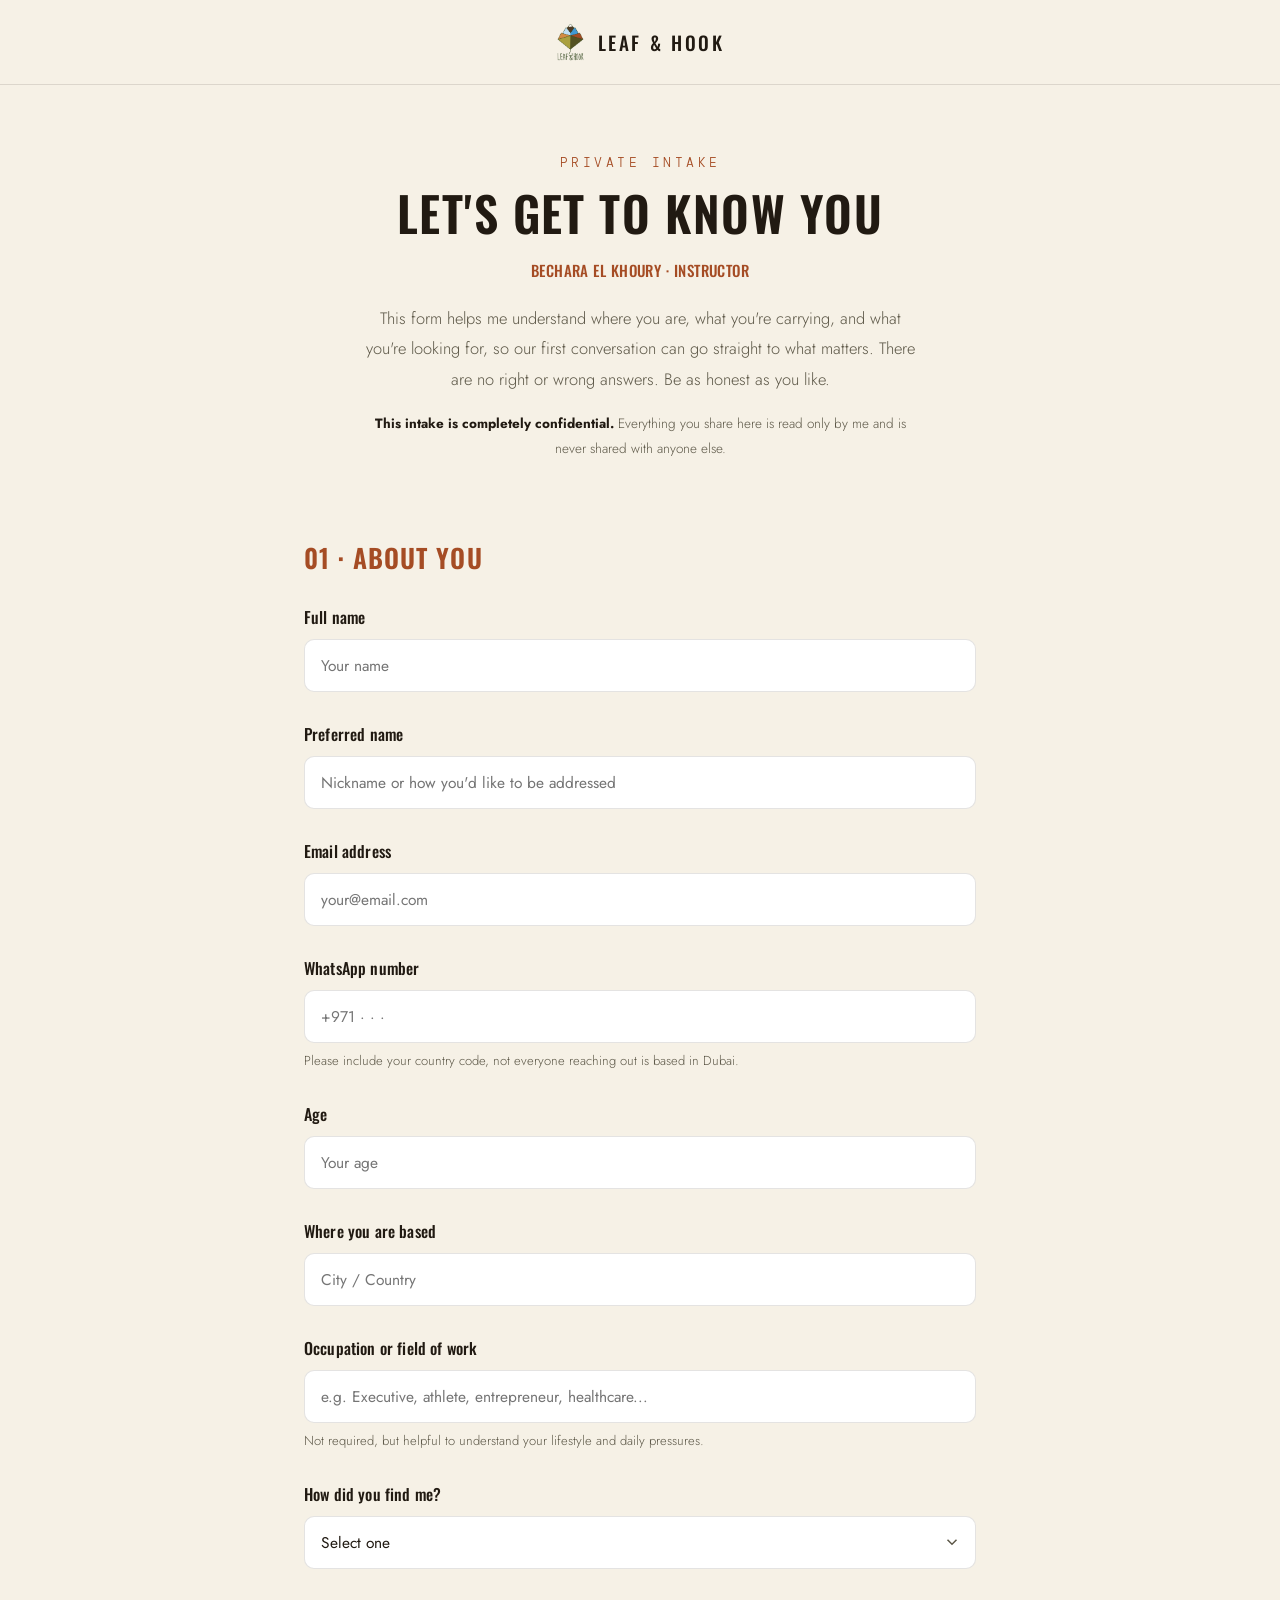
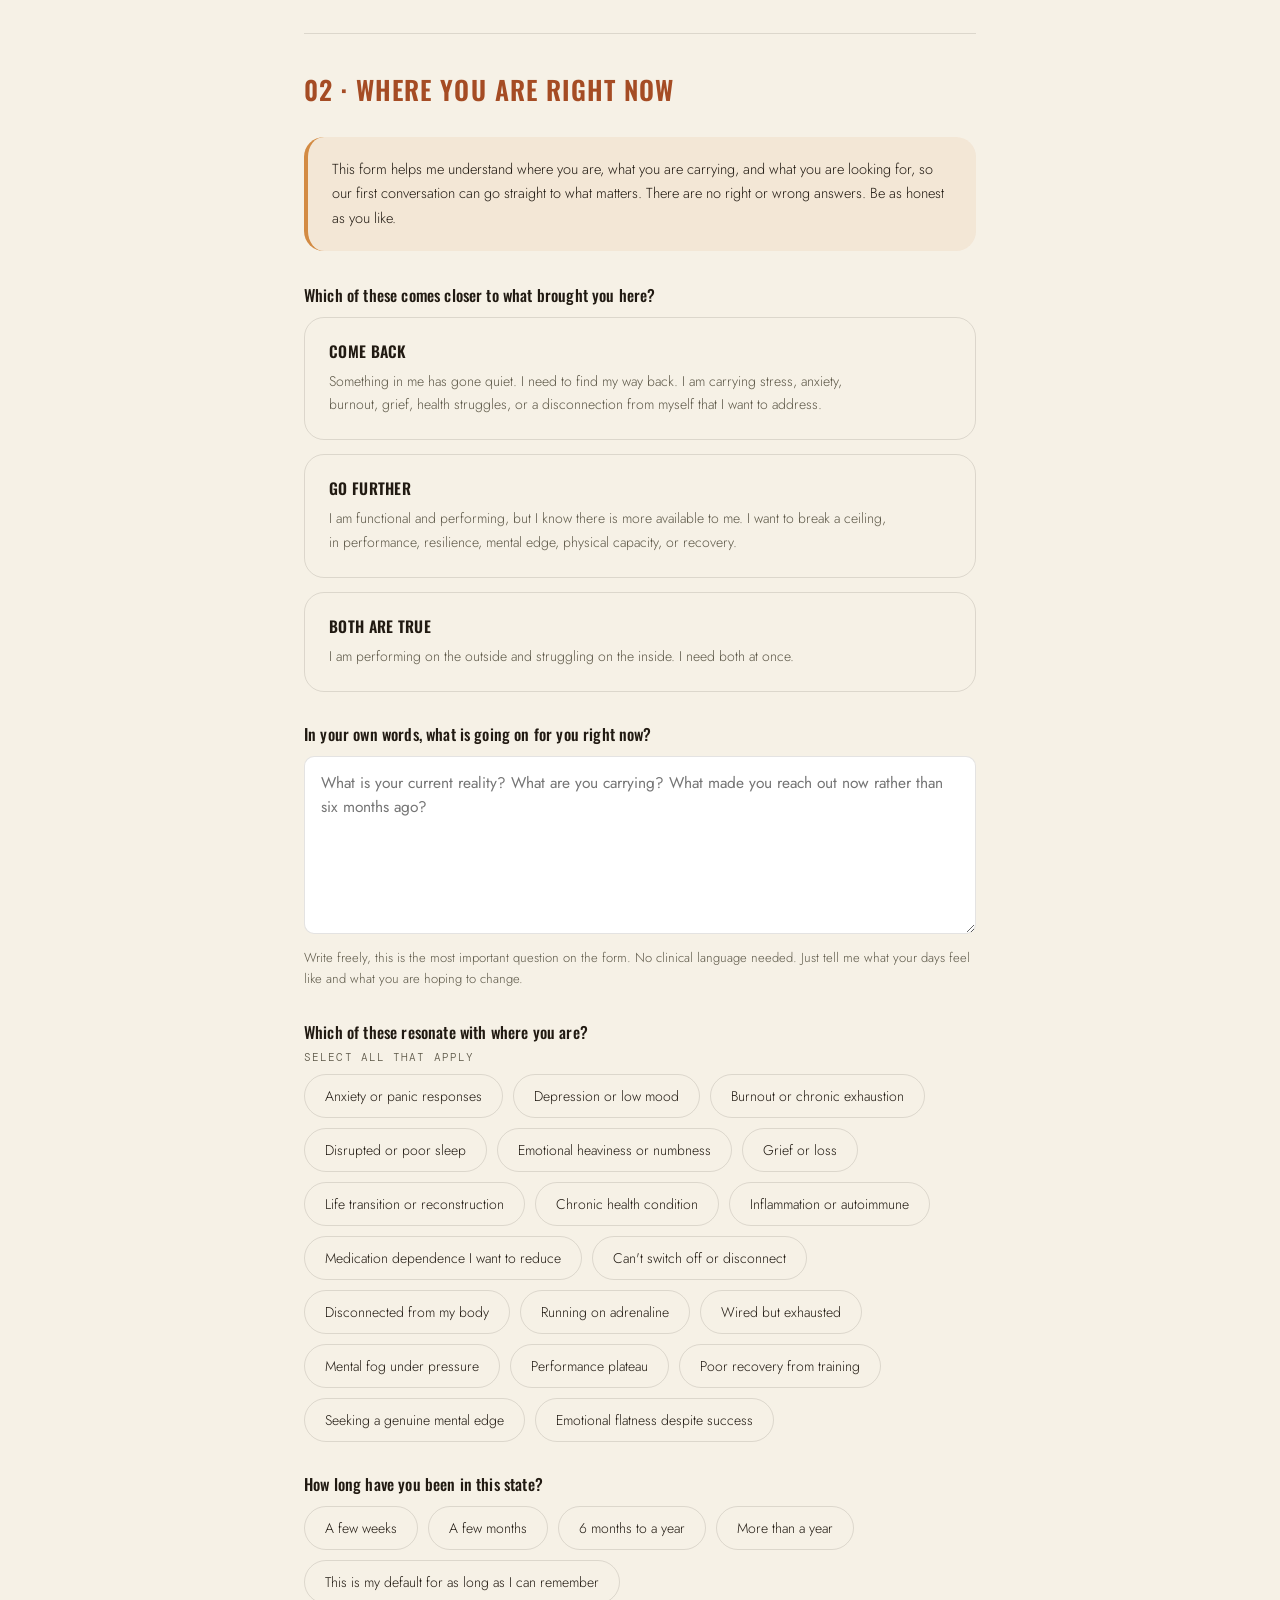
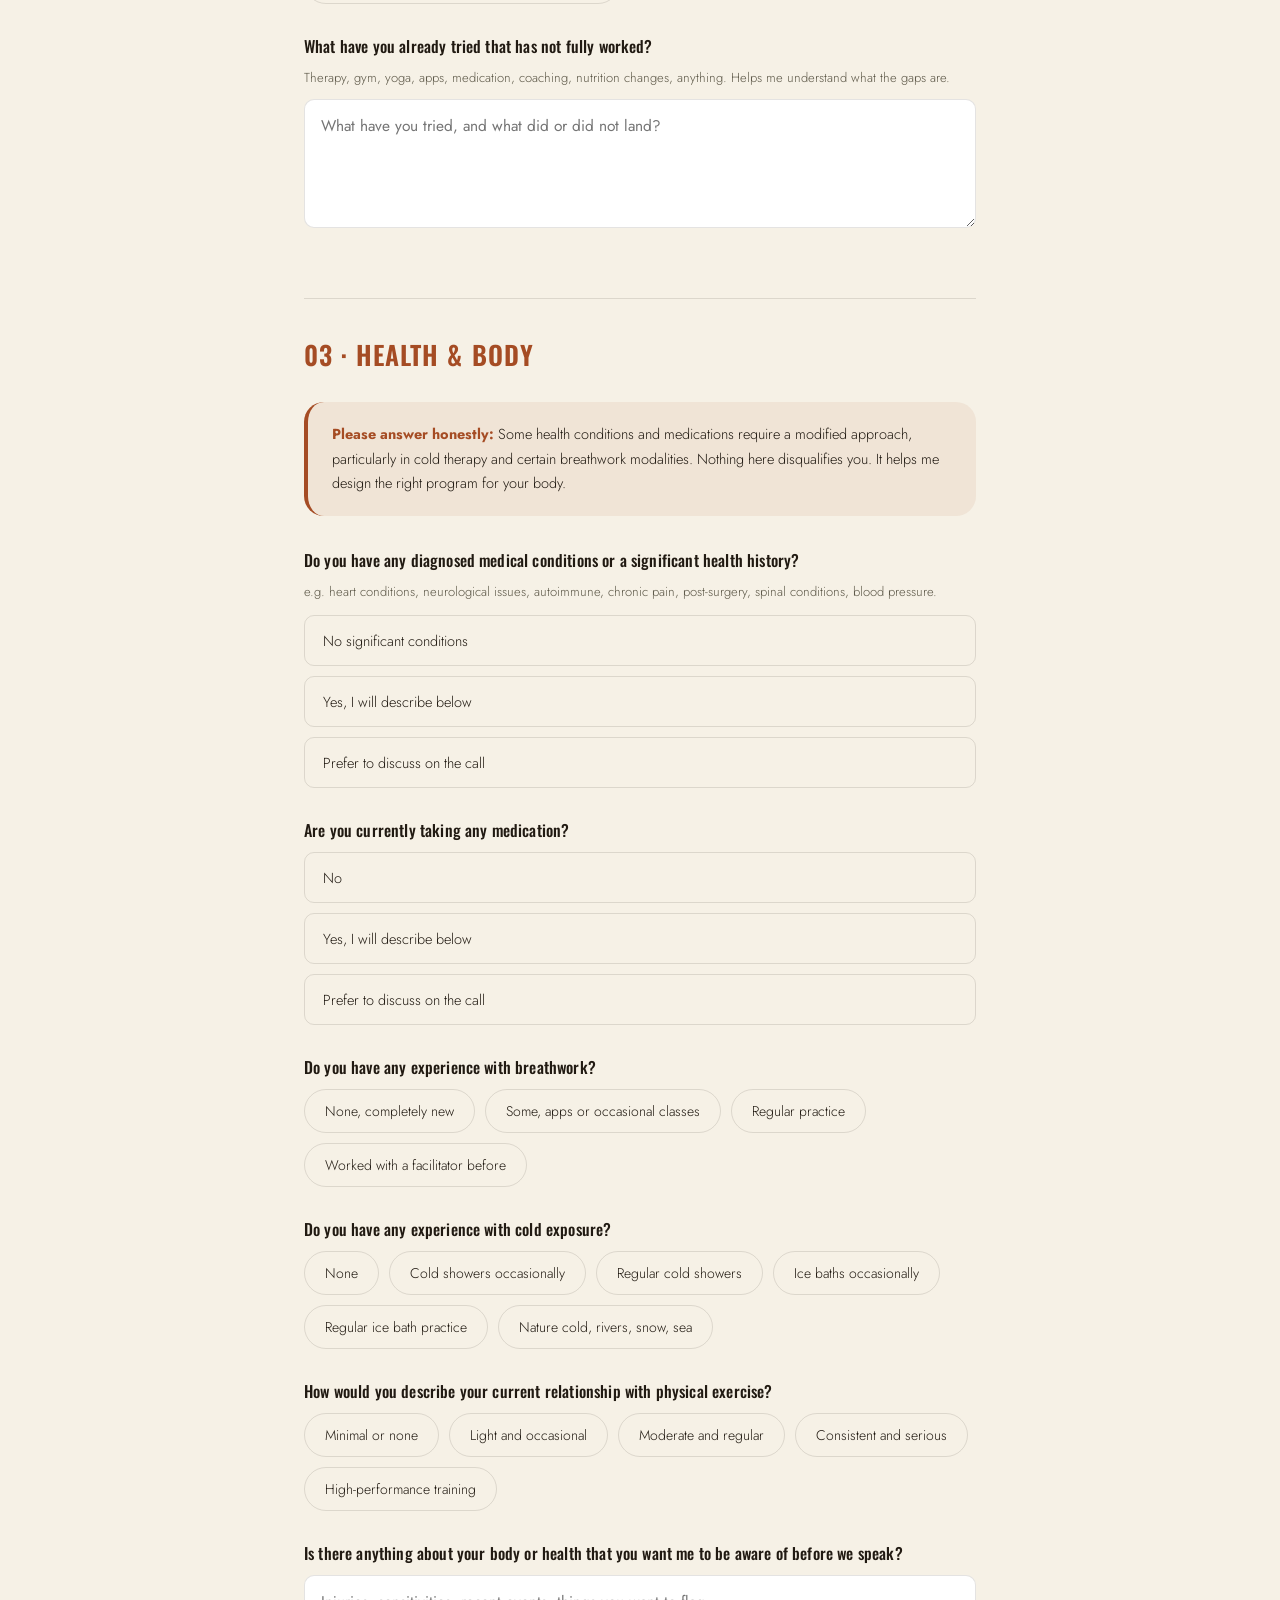
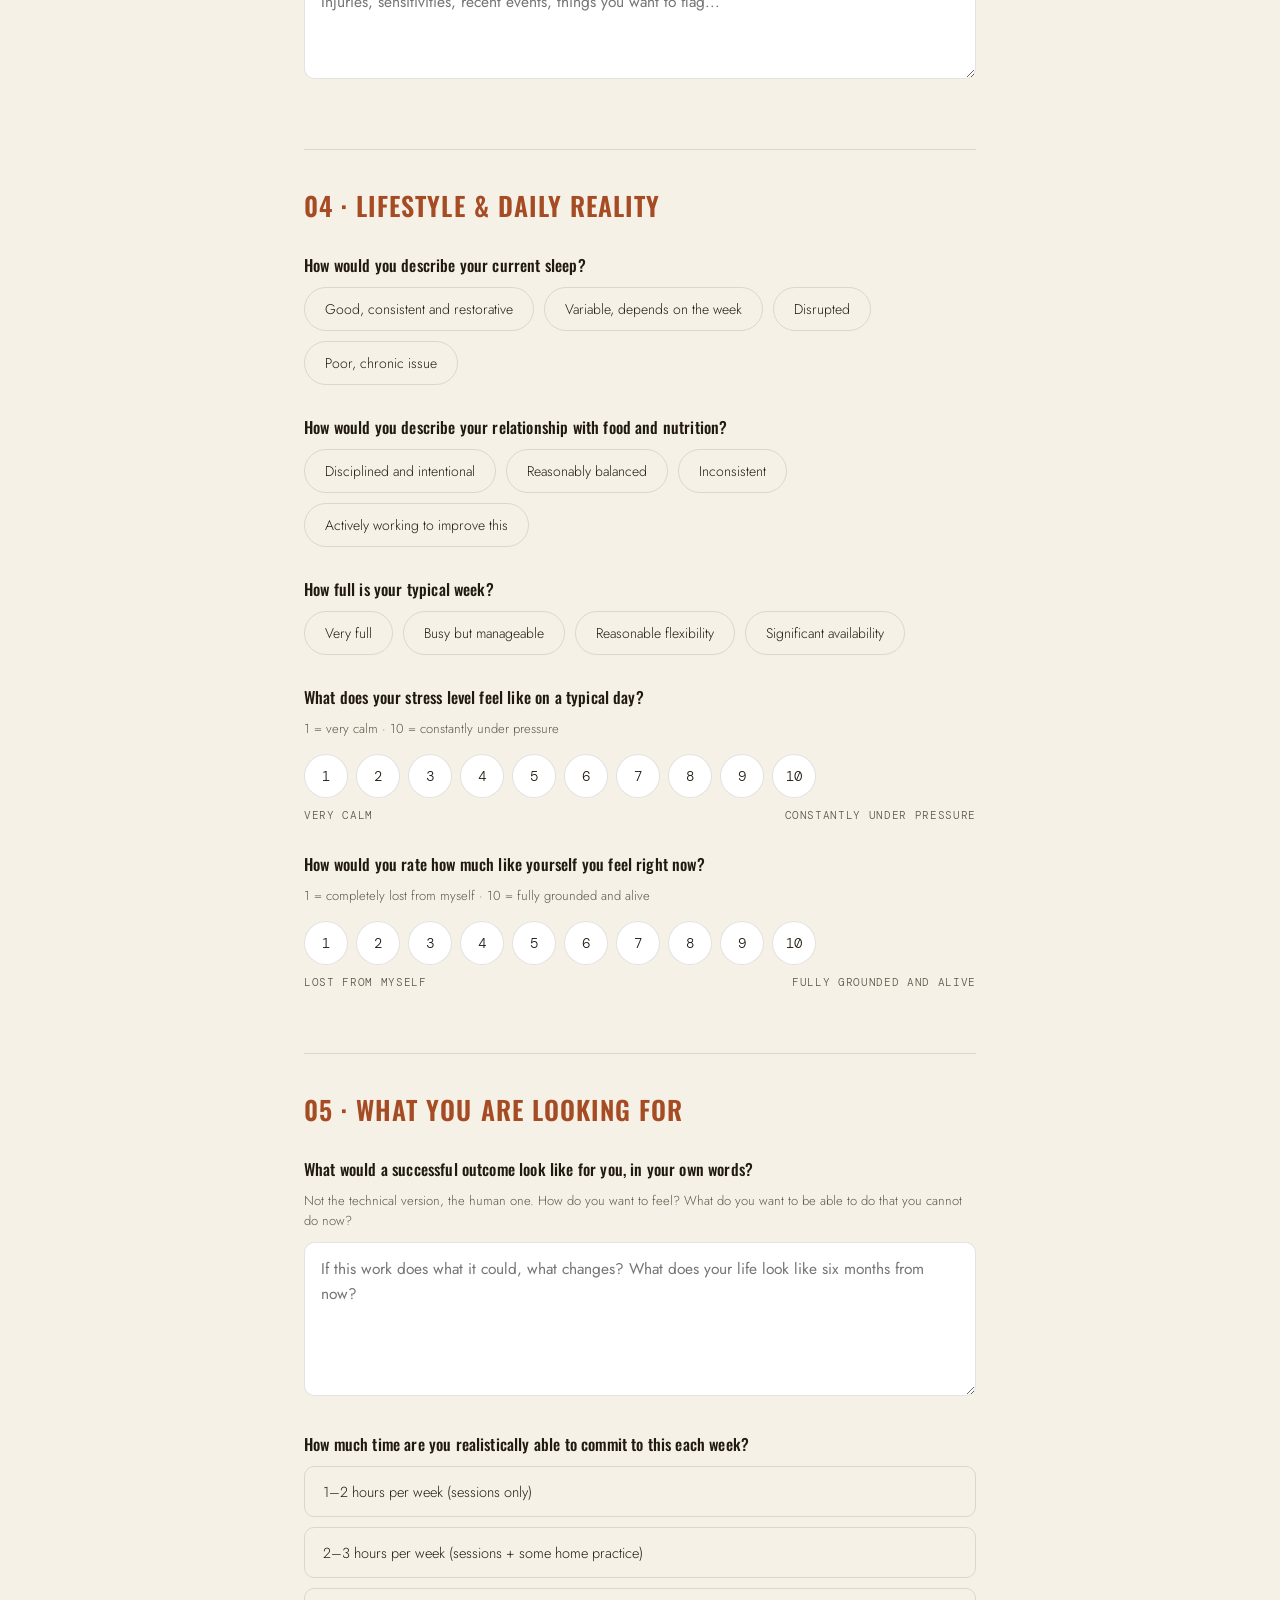
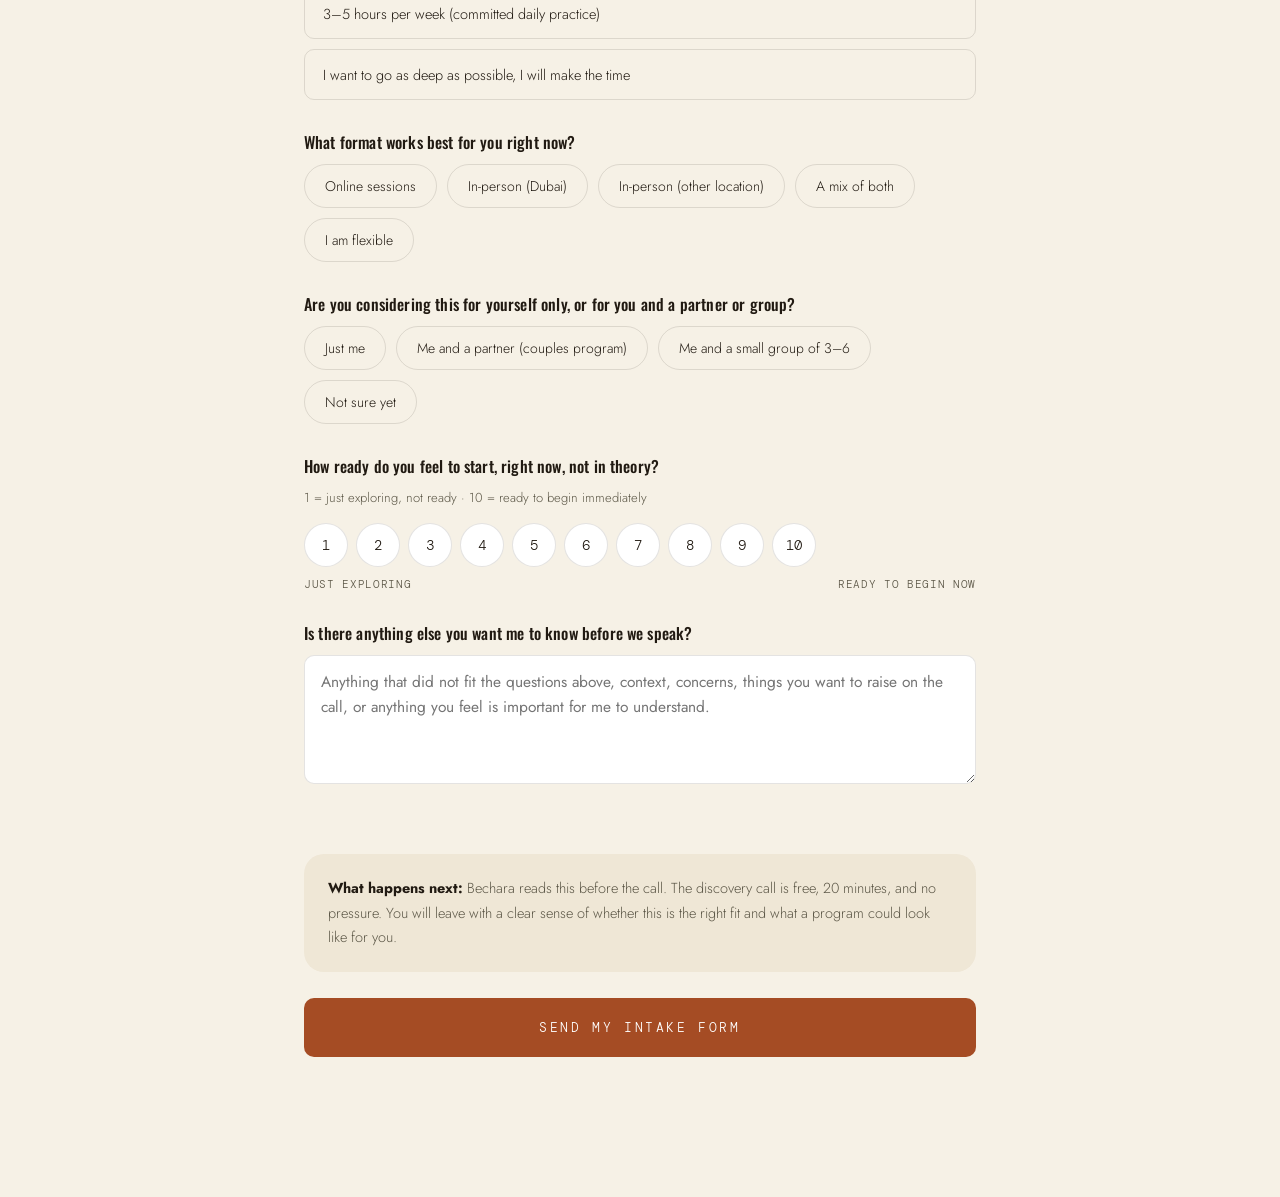
==== commit 43a09eae: "Update intake form: new Formspree endpoint, confidentiality note, instructor byline, country code no" ====
--- a/client-intake.html
+++ b/client-intake.html
@@ -94,11 +94,13 @@
 <div class="intake-header">
   <span class="eyebrow">Private Intake</span>
   <div class="disp">Let's Get To Know You</div>
+  <p style="font-family:'Oswald',sans-serif;font-weight:500;text-transform:uppercase;letter-spacing:.03em;font-size:15px;color:var(--rust);margin-bottom:18px">Bechara El Khoury &middot; Instructor</p>
   <p>This form helps me understand where you are, what you're carrying, and what you're looking for, so our first conversation can go straight to what matters. There are no right or wrong answers. Be as honest as you like.</p>
+  <p style="font-size:13.5px;color:var(--slate);margin-top:18px"><strong style="color:var(--ink)">This intake is completely confidential.</strong> Everything you share here is read only by me and is never shared with anyone else.</p>
 </div>
 
 <div class="form-shell">
-<form id="intake-form" action="https://formspree.io/f/xqpaaklp" method="POST">
+<form id="intake-form" action="https://formspree.io/f/xdekkela" method="POST">
   <input type="hidden" name="_subject" value="New Leaf & Hook Intake Form Submission">
   <input type="hidden" name="_replyto" value="Bechara@leafandhook.com">
 
@@ -124,6 +126,7 @@
     <div class="q-field">
       <label class="field-label" for="whatsapp">WhatsApp number</label>
       <input type="tel" id="whatsapp" name="whatsapp" placeholder="+971 &middot; &middot; &middot;" required>
+      <span class="helper">Please include your country code, not everyone reaching out is based in Dubai.</span>
     </div>
 
     <div class="q-field">
@@ -381,8 +384,12 @@
       <div class="pill-group">
         <label class="pill-option"><input type="checkbox" name="format_preference" value="Online sessions"><span>Online sessions</span></label>
         <label class="pill-option"><input type="checkbox" name="format_preference" value="In-person (Dubai)"><span>In-person (Dubai)</span></label>
+        <label class="pill-option"><input type="checkbox" name="format_preference" value="In-person (other location)" id="format_other_checkbox"><span>In-person (other location)</span></label>
         <label class="pill-option"><input type="checkbox" name="format_preference" value="A mix of both"><span>A mix of both</span></label>
         <label class="pill-option"><input type="checkbox" name="format_preference" value="I am flexible"><span>I am flexible</span></label>
+      </div>
+      <div class="conditional-field" id="format_other_field">
+        <input type="text" name="format_other_location" placeholder="Which city or country? (e.g. another Emirate, or another country entirely)">
       </div>
     </div>
 
@@ -456,6 +463,13 @@
     });
     field.classList.toggle('show', showIt);
   });
+});
+
+/* conditional field: In-person (other location) */
+var formatOtherCheckbox = document.getElementById('format_other_checkbox');
+var formatOtherField = document.getElementById('format_other_field');
+formatOtherCheckbox.addEventListener('change', function(){
+  formatOtherField.classList.toggle('show', formatOtherCheckbox.checked);
 });
 
 /* submit via fetch, show thank-you on success */
